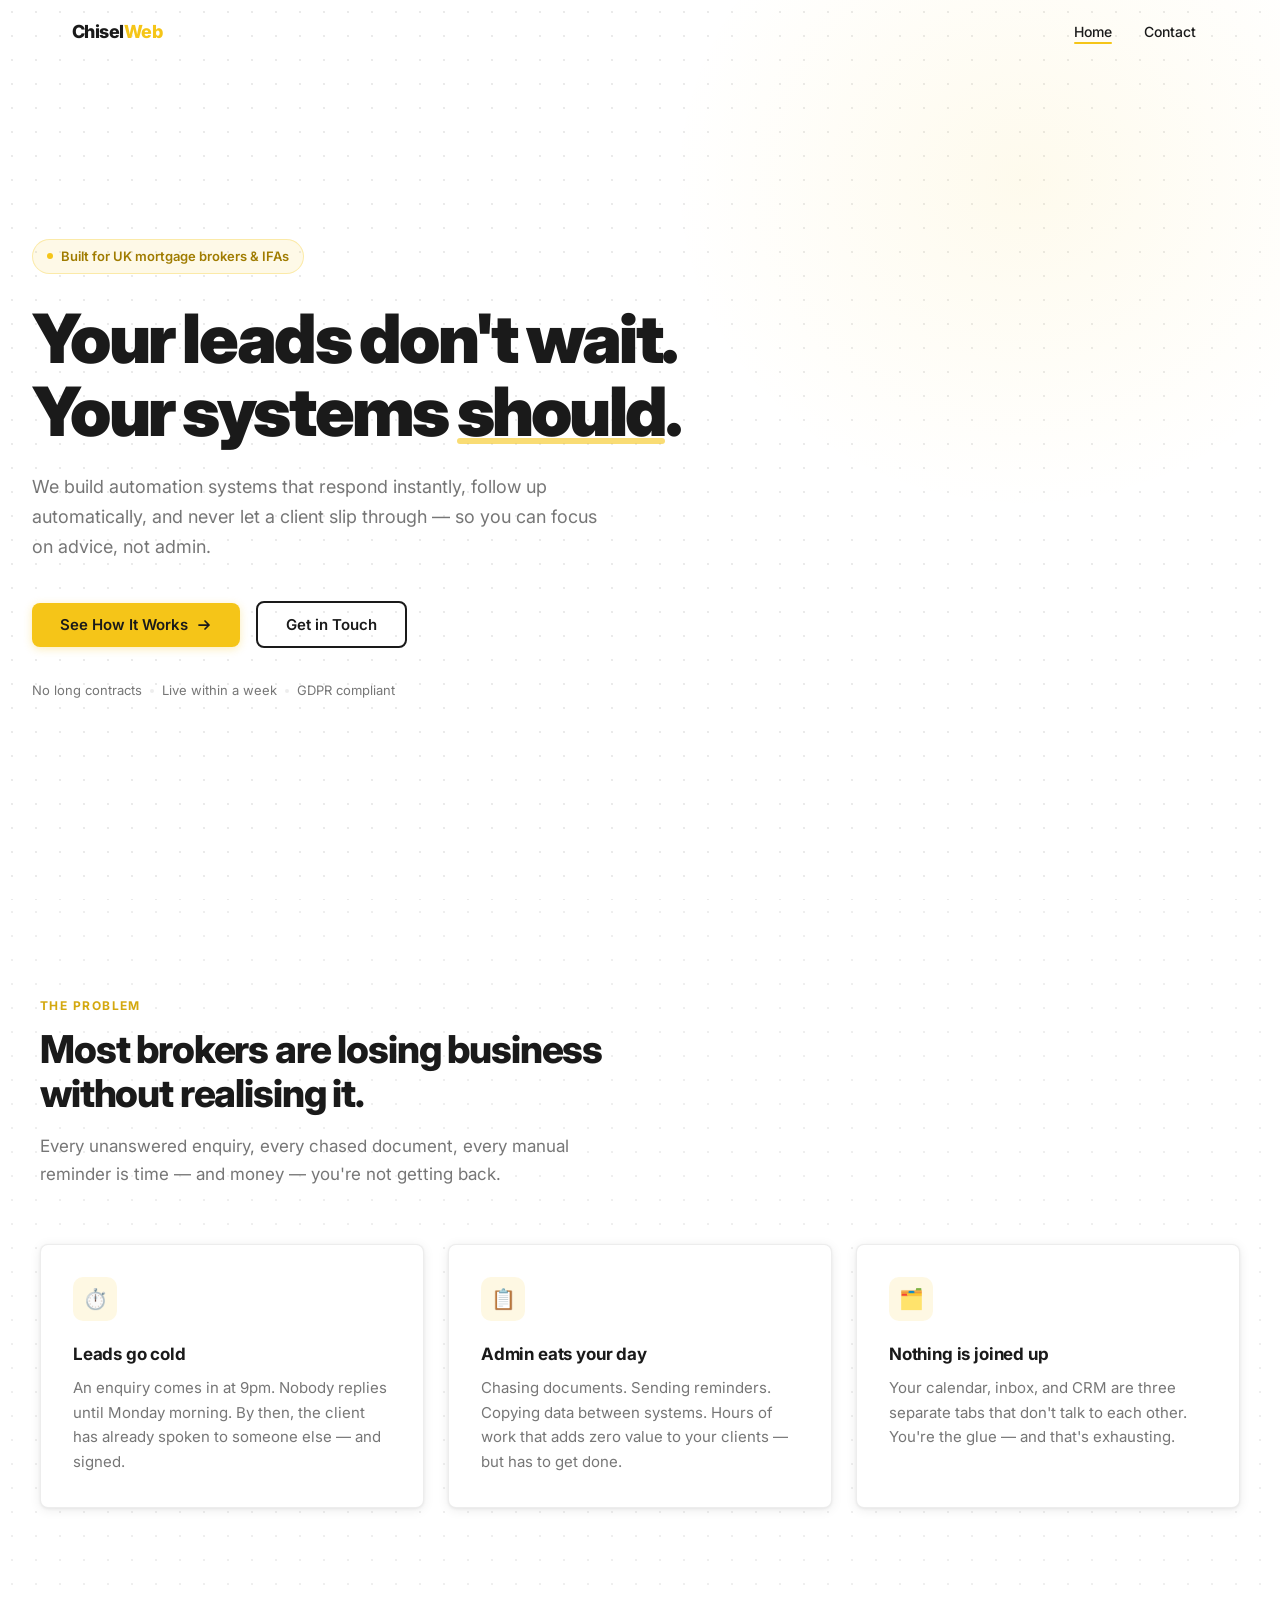
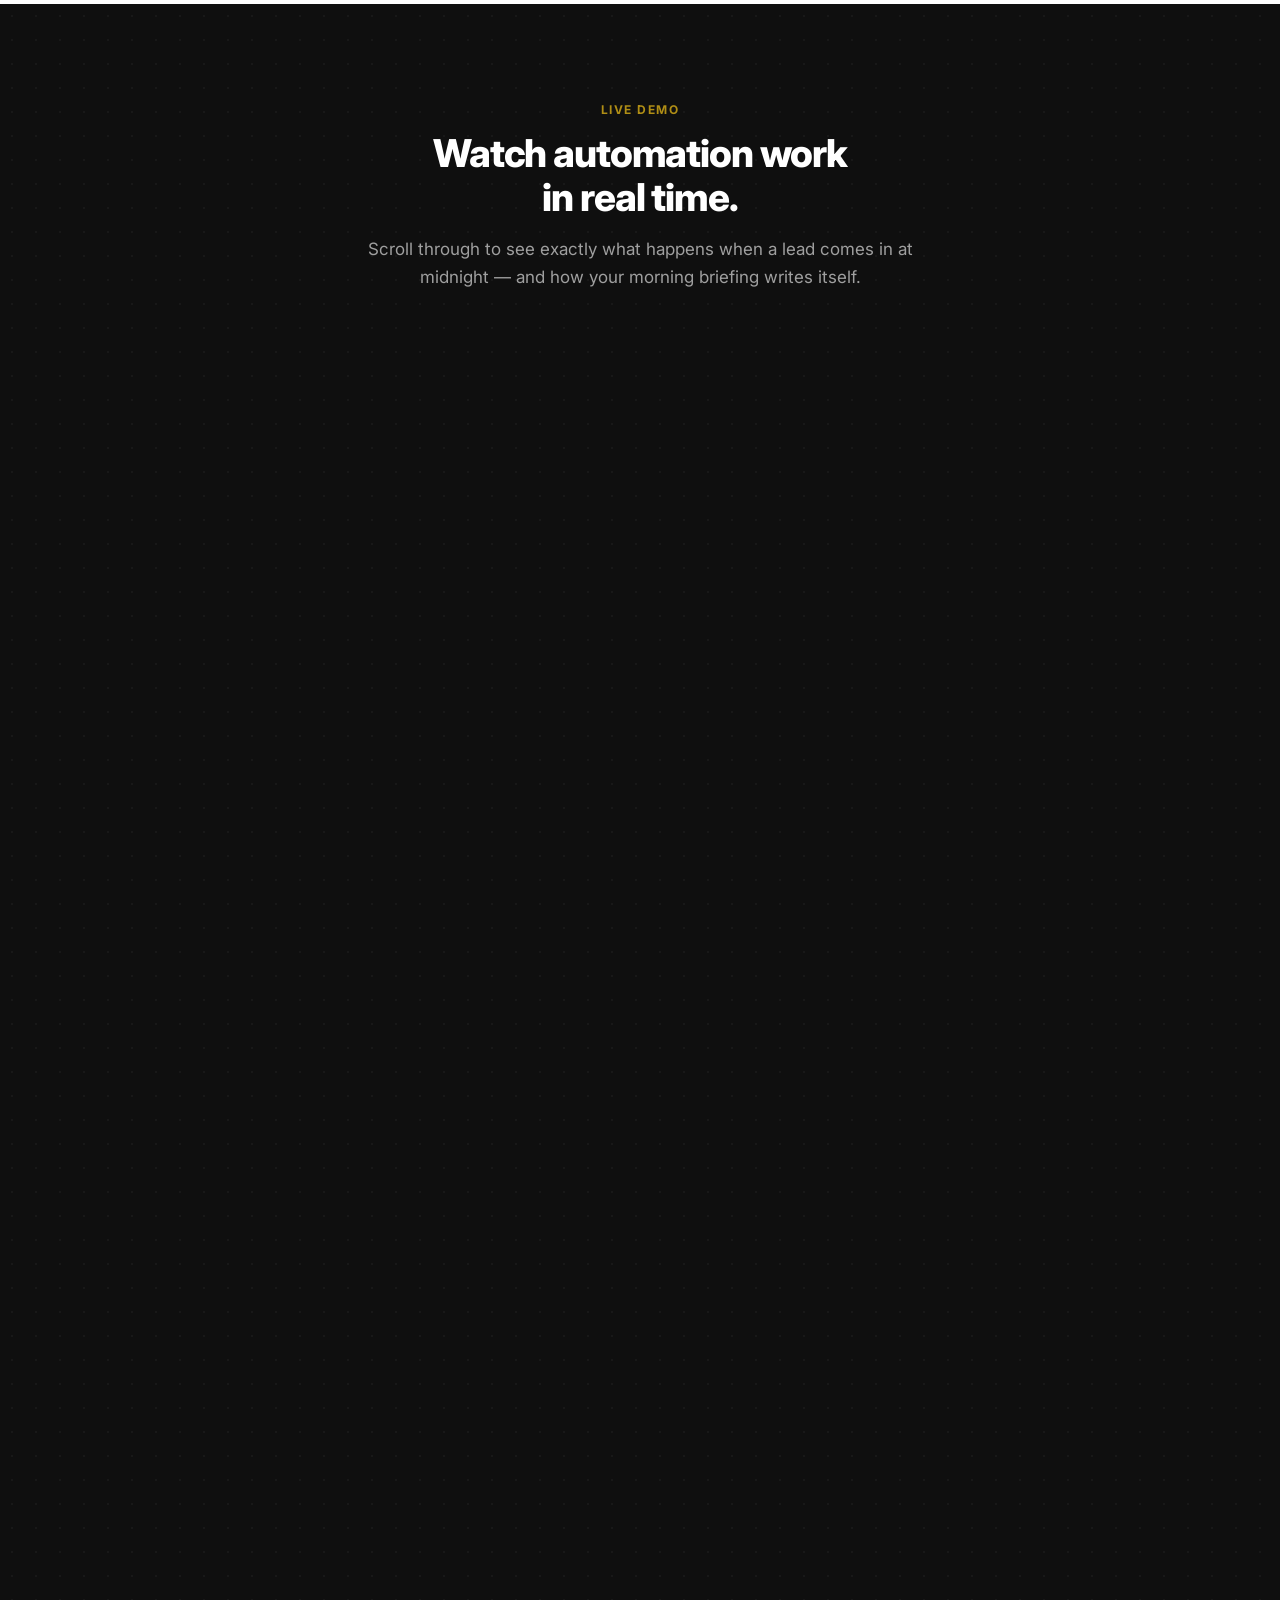
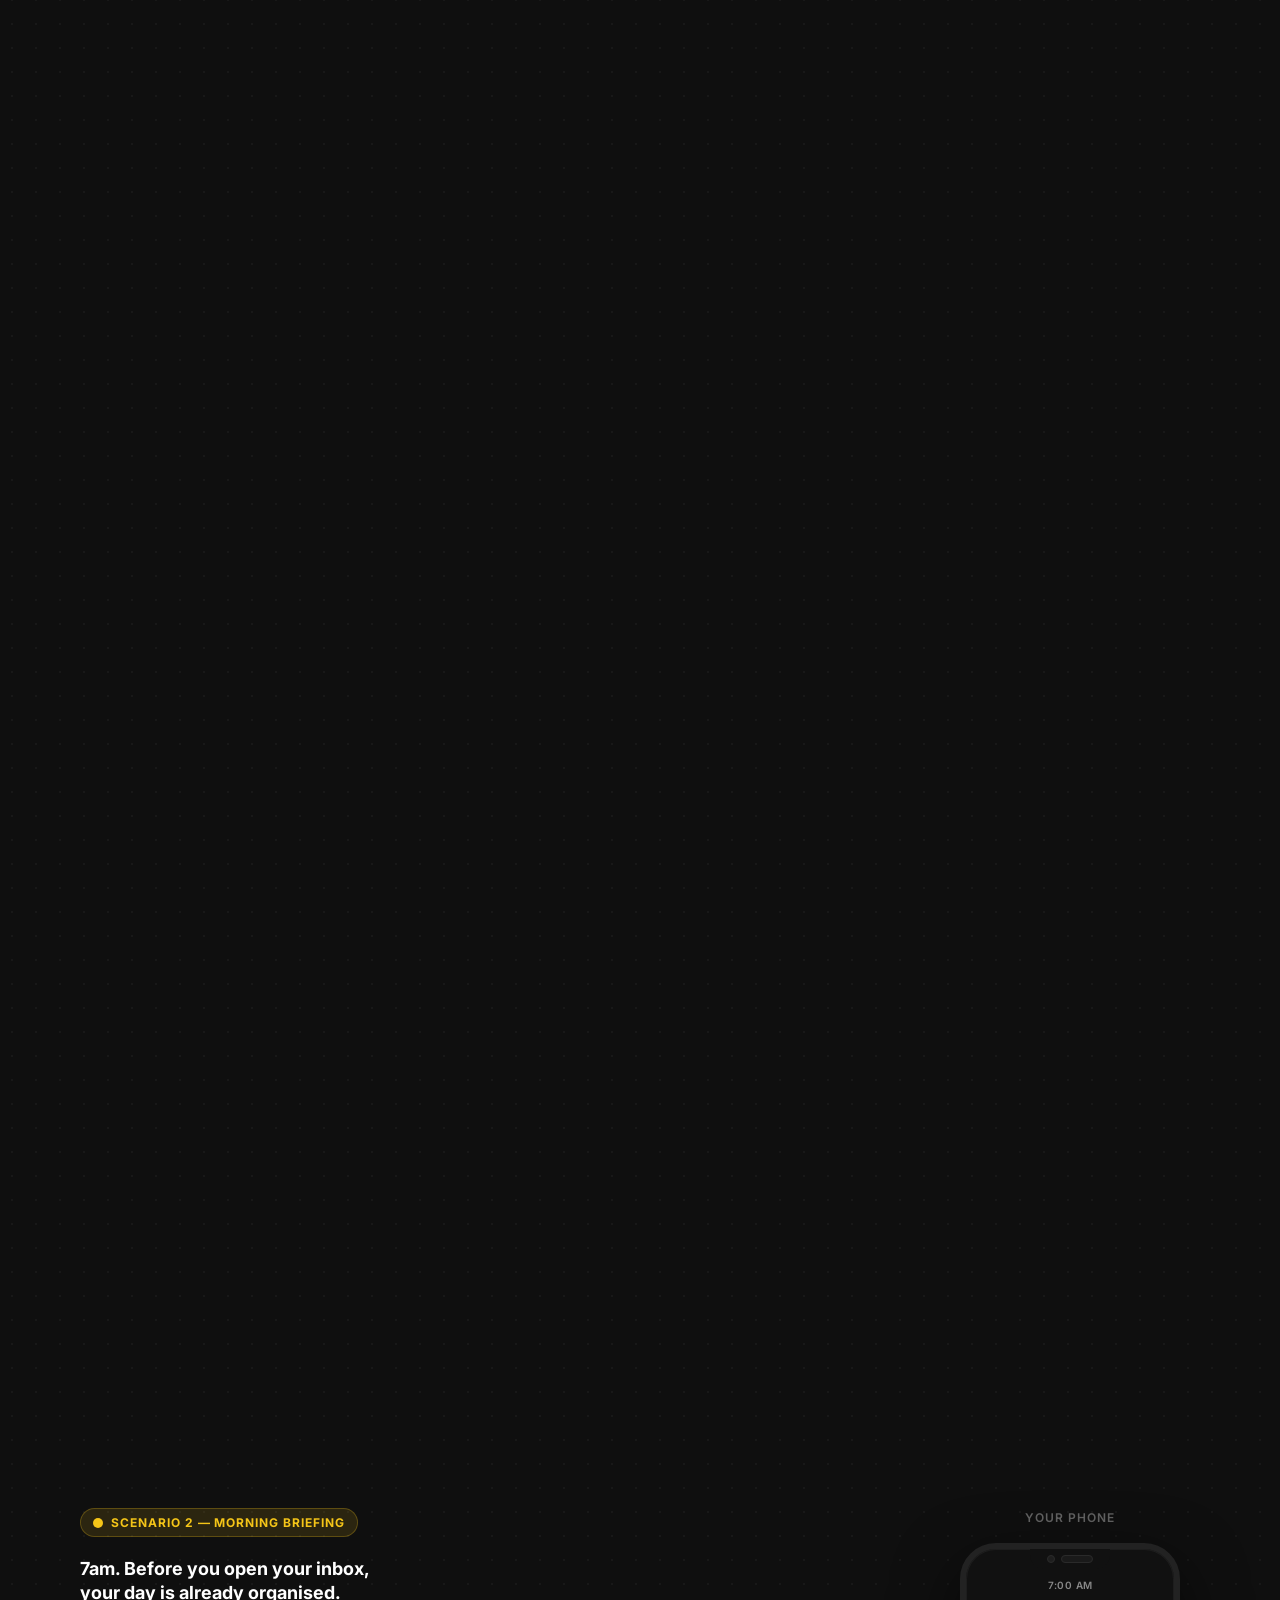
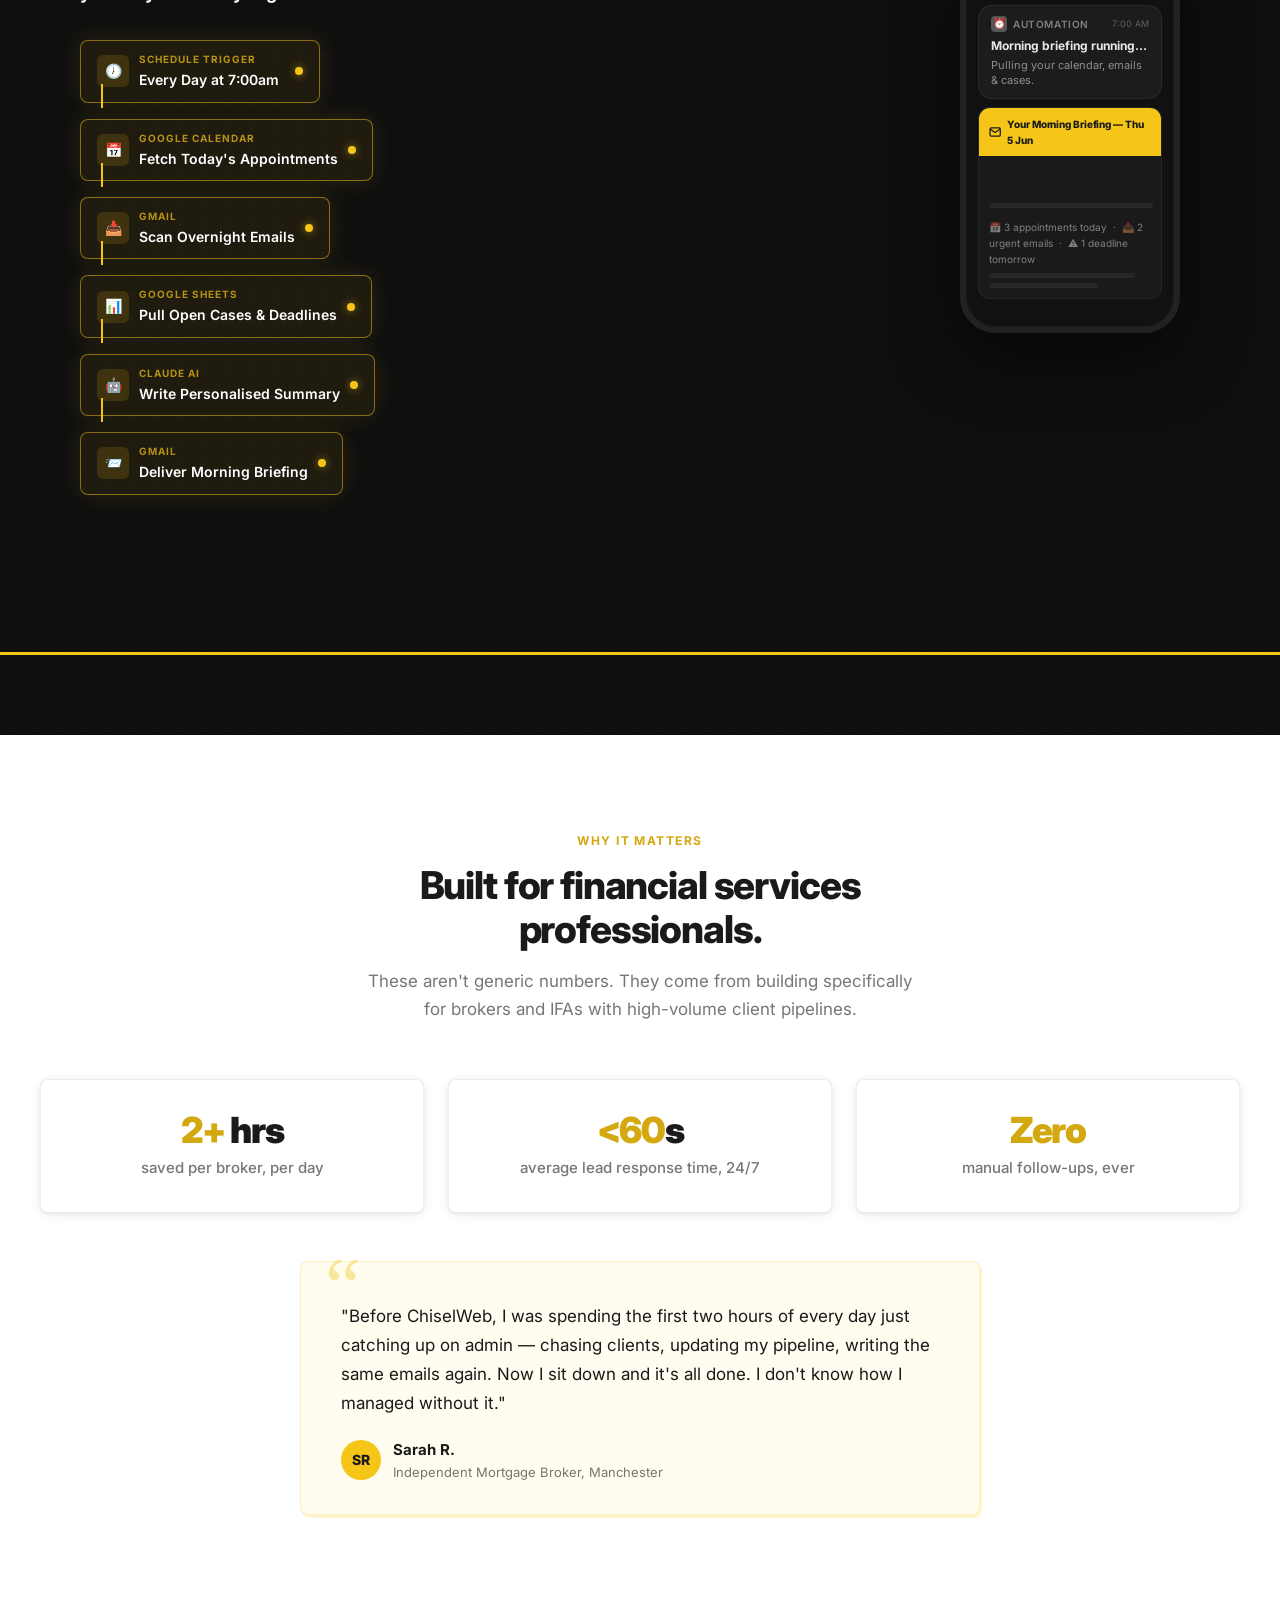
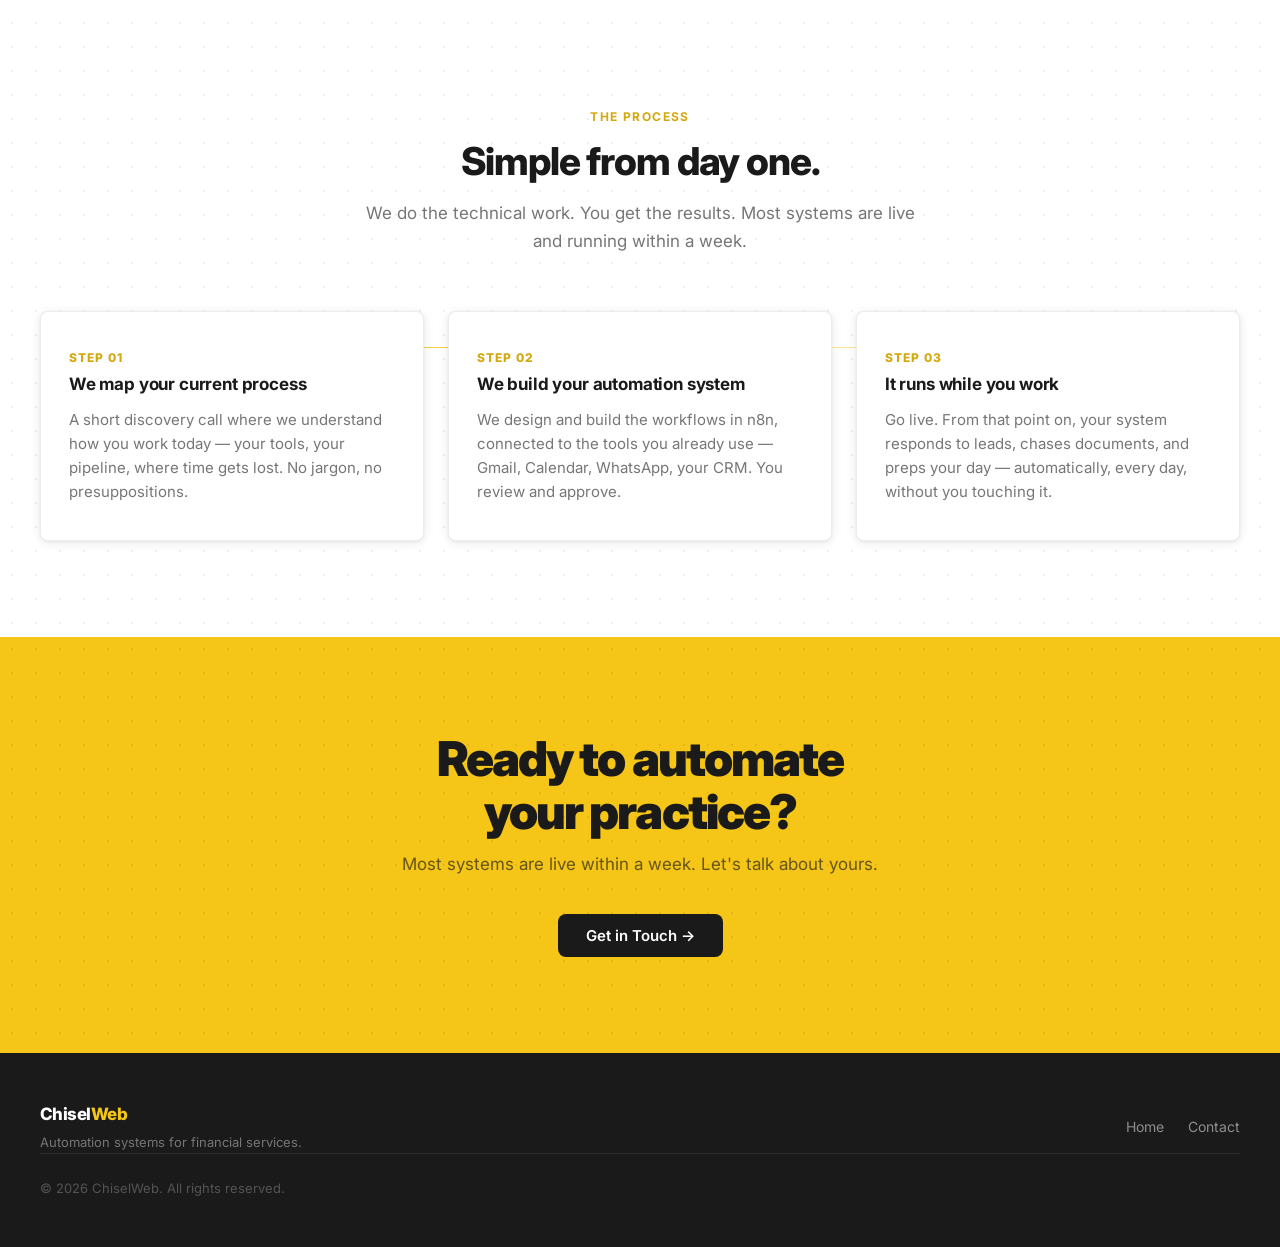
==== index.html @ 39a54010 "Add site files" ====
<!DOCTYPE html>
<html lang="en">
<head>
  <meta charset="UTF-8" />
  <meta name="viewport" content="width=device-width, initial-scale=1.0" />
  <title>ChiselWeb — Automation Systems for Financial Services</title>
  <meta name="description" content="We build automation systems that respond instantly, follow up automatically, and never let a client slip through. Built for mortgage brokers and IFAs in the UK." />
  <link rel="preconnect" href="https://fonts.googleapis.com" />
  <link rel="preconnect" href="https://fonts.gstatic.com" crossorigin />
  <link href="https://fonts.googleapis.com/css2?family=Inter:wght@300;400;500;600;700;800;900&display=swap" rel="stylesheet" />
  <link rel="stylesheet" href="styles.css" />
</head>
<body>

<!-- ── Navigation ─────────────────────────────────────────────── -->
<nav class="nav" id="nav">
  <div class="nav-inner">
    <a href="index.html" class="nav-logo">Chisel<span>Web</span></a>
    <ul class="nav-links">
      <li><a href="index.html" class="active">Home</a></li>
      <li><a href="contact.html">Contact</a></li>
    </ul>
  </div>
</nav>

<!-- ── Hero ───────────────────────────────────────────────────── -->
<section class="hero" id="hero">
  <div class="hero-bg dot-grid"></div>
  <div class="hero-bg-glow"></div>
  <div class="hero-content">
    <div class="hero-tag">
      <span class="hero-tag-dot"></span>
      Built for UK mortgage brokers &amp; IFAs
    </div>
    <h1 class="hero-headline">
      Your leads don't wait.<br>
      Your systems <em>should</em>.
    </h1>
    <p class="hero-sub">
      We build automation systems that respond instantly, follow up automatically, and never let a client slip through — so you can focus on advice, not admin.
    </p>
    <div class="hero-actions">
      <a href="#demo" class="btn btn-yellow">
        See How It Works
        <svg width="16" height="16" viewBox="0 0 16 16" fill="none"><path d="M3 8h10M9 4l4 4-4 4" stroke="currentColor" stroke-width="1.75" stroke-linecap="round" stroke-linejoin="round"/></svg>
      </a>
      <a href="contact.html" class="btn btn-outline">Get in Touch</a>
    </div>
    <div style="margin-top:32px;" class="hero-trust">
      <span>No long contracts</span>
      <span class="hero-trust-dot"></span>
      <span>Live within a week</span>
      <span class="hero-trust-dot"></span>
      <span>GDPR compliant</span>
    </div>
  </div>
</section>

<!-- ── Problem Section ────────────────────────────────────────── -->
<section class="section dot-grid-light" id="problem">
  <div class="container">
    <div class="fade-up">
      <p class="section-label">The problem</p>
      <h2 class="section-title">Most brokers are losing business<br>without realising it.</h2>
      <p class="section-sub">Every unanswered enquiry, every chased document, every manual reminder is time — and money — you're not getting back.</p>
    </div>
    <div class="problem-grid">
      <div class="card fade-up">
        <div class="card-icon">⏱️</div>
        <h3 class="card-title">Leads go cold</h3>
        <p class="card-body">An enquiry comes in at 9pm. Nobody replies until Monday morning. By then, the client has already spoken to someone else — and signed.</p>
      </div>
      <div class="card fade-up" style="transition-delay:0.1s;">
        <div class="card-icon">📋</div>
        <h3 class="card-title">Admin eats your day</h3>
        <p class="card-body">Chasing documents. Sending reminders. Copying data between systems. Hours of work that adds zero value to your clients — but has to get done.</p>
      </div>
      <div class="card fade-up" style="transition-delay:0.2s;">
        <div class="card-icon">🗂️</div>
        <h3 class="card-title">Nothing is joined up</h3>
        <p class="card-body">Your calendar, inbox, and CRM are three separate tabs that don't talk to each other. You're the glue — and that's exhausting.</p>
      </div>
    </div>
  </div>
</section>

<!-- ── Demo Section ────────────────────────────────────────────── -->
<section class="demo-section" id="demo">
  <div class="demo-section-bg"></div>

  <div class="demo-header">
    <div class="container">
      <p class="section-label" style="color:rgba(245,197,24,0.7);">Live demo</p>
      <h2 class="section-title-white">Watch automation work<br>in real time.</h2>
      <p class="section-sub-white" style="margin:0 auto;">Scroll through to see exactly what happens when a lead comes in at midnight — and how your morning briefing writes itself.</p>
    </div>
  </div>

  <!-- Sticky scroll zone -->
  <div class="demo-sticky-outer" id="demoStickyOuter">
    <div class="demo-scroll-driver" id="demoScrollDriver"></div>
    <div class="demo-sticky-scene" id="demostickyscene">
      <div class="demo-progress" id="demoProgress" style="width:0%"></div>

      <!-- ── Scenario 1: Lead Follow-Up ── -->
      <div class="demo-scenario active" id="scenario1" style="width:100%;padding:0 40px;max-width:1200px;margin:0 auto;gap:48px;align-items:flex-start;">
        <div class="workflow-panel">
          <div class="workflow-scenario-label">
            <svg width="10" height="10" viewBox="0 0 10 10"><circle cx="5" cy="5" r="5" fill="#F5C518"/></svg>
            Scenario 1 — Lead Follow-Up
          </div>
          <h3 class="workflow-title">A lead enquires at 11pm.<br>Here's what happens automatically.</h3>
          <div class="workflow-nodes" id="s1nodes">

            <div class="workflow-node" data-node="0">
              <div class="node-box">
                <div class="node-icon">🔗</div>
                <div class="node-info">
                  <div class="node-type">Webhook</div>
                  <div class="node-label">Lead Enquires via Form</div>
                </div>
                <div class="node-status"></div>
              </div>
            </div>

            <div class="workflow-node" data-node="1">
              <div class="node-box">
                <div class="node-icon">⚖️</div>
                <div class="node-info">
                  <div class="node-type">IF Node</div>
                  <div class="node-label">New or Existing Client?</div>
                </div>
                <span class="node-branch">→ NEW</span>
                <div class="node-status"></div>
              </div>
            </div>

            <div class="workflow-node" data-node="2">
              <div class="node-box">
                <div class="node-icon">✉️</div>
                <div class="node-info">
                  <div class="node-type">Gmail</div>
                  <div class="node-label">Send Welcome Email</div>
                </div>
                <div class="node-status"></div>
              </div>
            </div>

            <div class="workflow-node" data-node="3">
              <div class="node-box">
                <div class="node-icon">💬</div>
                <div class="node-info">
                  <div class="node-type">WhatsApp / SMS</div>
                  <div class="node-label">Instant Text Acknowledgement</div>
                </div>
                <div class="node-status"></div>
              </div>
            </div>

            <div class="workflow-node" data-node="4">
              <div class="node-box">
                <div class="node-icon">⏳</div>
                <div class="node-info">
                  <div class="node-type">Wait</div>
                  <div class="node-label">Pause 24 Hours</div>
                </div>
                <div class="node-status"></div>
              </div>
            </div>

            <div class="workflow-node" data-node="5">
              <div class="node-box">
                <div class="node-icon">⚖️</div>
                <div class="node-info">
                  <div class="node-type">IF Node</div>
                  <div class="node-label">Did They Reply?</div>
                </div>
                <span class="node-branch">→ NO</span>
                <div class="node-status"></div>
              </div>
            </div>

            <div class="workflow-node" data-node="6">
              <div class="node-box">
                <div class="node-icon">📧</div>
                <div class="node-info">
                  <div class="node-type">Gmail</div>
                  <div class="node-label">Send Chase Email</div>
                </div>
                <div class="node-status"></div>
              </div>
            </div>

            <div class="workflow-node" data-node="7">
              <div class="node-box">
                <div class="node-icon">🔔</div>
                <div class="node-info">
                  <div class="node-type">Slack</div>
                  <div class="node-label">Alert Your Team</div>
                </div>
                <div class="node-status"></div>
              </div>
            </div>

            <div class="workflow-node" data-node="8">
              <div class="node-box">
                <div class="node-icon">✅</div>
                <div class="node-info">
                  <div class="node-type">CRM Update</div>
                  <div class="node-label">Mark as Qualified Lead</div>
                </div>
                <div class="node-status"></div>
              </div>
            </div>

          </div>
        </div>

        <!-- Phone mockup S1 -->
        <div class="phone-panel">
          <div style="font-size:0.75rem;font-weight:600;color:rgba(255,255,255,0.35);text-transform:uppercase;letter-spacing:0.08em;margin-bottom:16px;text-align:center;">Client's phone</div>
          <div class="phone-mockup">
            <div class="phone-notch">
              <div class="phone-notch-cam"></div>
              <div class="phone-notch-pill"></div>
            </div>
            <div class="phone-screen" id="s1phone">
              <div class="phone-time">11:08 PM</div>

              <!-- Notif 0: form submitted -->
              <div class="phone-notification" id="s1n0">
                <div class="phone-notif-header">
                  <div class="phone-notif-app-icon" style="background:#4CAF50;">🌐</div>
                  <div class="phone-notif-app-name">Safari</div>
                  <div class="phone-notif-time">now</div>
                </div>
                <div class="phone-notif-title">Form submitted</div>
                <div class="phone-notif-body">Your mortgage enquiry has been received.</div>
              </div>

              <!-- Notif 2: email arrives -->
              <div class="phone-notification" id="s1n2">
                <div class="phone-notif-header">
                  <div class="phone-notif-app-icon" style="background:#EA4335;">✉</div>
                  <div class="phone-notif-app-name">Gmail</div>
                  <div class="phone-notif-time">11:08 PM</div>
                </div>
                <div class="phone-notif-title">Thanks for getting in touch</div>
                <div class="phone-notif-body">Hi James — we've got your enquiry and will be in touch shortly...</div>
              </div>

              <!-- Notif 3: WhatsApp -->
              <div class="phone-notification" id="s1n3">
                <div class="phone-notif-header">
                  <div class="phone-notif-app-icon" style="background:#25D366;">💬</div>
                  <div class="phone-notif-app-name">WhatsApp</div>
                  <div class="phone-notif-time">11:08 PM</div>
                </div>
                <div class="phone-notif-title">ChiselWeb Brokers</div>
                <div class="phone-notif-body">Hi James 👋 Got your enquiry — we'll be in touch first thing tomorrow.</div>
              </div>

              <!-- Notif 6: chase -->
              <div class="phone-notification" id="s1n6">
                <div class="phone-notif-header">
                  <div class="phone-notif-app-icon" style="background:#EA4335;">✉</div>
                  <div class="phone-notif-app-name">Gmail</div>
                  <div class="phone-notif-time">Tomorrow</div>
                </div>
                <div class="phone-notif-title">Still thinking it over?</div>
                <div class="phone-notif-body">No pressure — just wanted to make sure you didn't miss our last message.</div>
              </div>

            </div>
          </div>
        </div>
      </div>

      <!-- ── Scenario 2: Morning Briefing ── -->
      <div class="demo-scenario" id="scenario2" style="width:100%;padding:0 40px;max-width:1200px;margin:0 auto;gap:48px;align-items:flex-start;">
        <div class="workflow-panel">
          <div class="workflow-scenario-label">
            <svg width="10" height="10" viewBox="0 0 10 10"><circle cx="5" cy="5" r="5" fill="#F5C518"/></svg>
            Scenario 2 — Morning Briefing
          </div>
          <h3 class="workflow-title">7am. Before you open your inbox,<br>your day is already organised.</h3>
          <div class="workflow-nodes" id="s2nodes">

            <div class="workflow-node" data-node="0">
              <div class="node-box">
                <div class="node-icon">🕖</div>
                <div class="node-info">
                  <div class="node-type">Schedule Trigger</div>
                  <div class="node-label">Every Day at 7:00am</div>
                </div>
                <div class="node-status"></div>
              </div>
            </div>

            <div class="workflow-node" data-node="1">
              <div class="node-box">
                <div class="node-icon">📅</div>
                <div class="node-info">
                  <div class="node-type">Google Calendar</div>
                  <div class="node-label">Fetch Today's Appointments</div>
                </div>
                <div class="node-status"></div>
              </div>
            </div>

            <div class="workflow-node" data-node="2">
              <div class="node-box">
                <div class="node-icon">📥</div>
                <div class="node-info">
                  <div class="node-type">Gmail</div>
                  <div class="node-label">Scan Overnight Emails</div>
                </div>
                <div class="node-status"></div>
              </div>
            </div>

            <div class="workflow-node" data-node="3">
              <div class="node-box">
                <div class="node-icon">📊</div>
                <div class="node-info">
                  <div class="node-type">Google Sheets</div>
                  <div class="node-label">Pull Open Cases &amp; Deadlines</div>
                </div>
                <div class="node-status"></div>
              </div>
            </div>

            <div class="workflow-node" data-node="4">
              <div class="node-box">
                <div class="node-icon">🤖</div>
                <div class="node-info">
                  <div class="node-type">Claude AI</div>
                  <div class="node-label">Write Personalised Summary</div>
                </div>
                <div class="node-status"></div>
              </div>
            </div>

            <div class="workflow-node" data-node="5">
              <div class="node-box">
                <div class="node-icon">📨</div>
                <div class="node-info">
                  <div class="node-type">Gmail</div>
                  <div class="node-label">Deliver Morning Briefing</div>
                </div>
                <div class="node-status"></div>
              </div>
            </div>

          </div>
        </div>

        <!-- Phone mockup S2 -->
        <div class="phone-panel">
          <div style="font-size:0.75rem;font-weight:600;color:rgba(255,255,255,0.35);text-transform:uppercase;letter-spacing:0.08em;margin-bottom:16px;text-align:center;">Your phone</div>
          <div class="phone-mockup">
            <div class="phone-notch">
              <div class="phone-notch-cam"></div>
              <div class="phone-notch-pill"></div>
            </div>
            <div class="phone-screen" id="s2phone">
              <div class="phone-time">7:00 AM</div>

              <!-- Notif: trigger fires -->
              <div class="phone-notification" id="s2n0">
                <div class="phone-notif-header">
                  <div class="phone-notif-app-icon" style="background:#555;">⏰</div>
                  <div class="phone-notif-app-name">Automation</div>
                  <div class="phone-notif-time">7:00 AM</div>
                </div>
                <div class="phone-notif-title">Morning briefing running…</div>
                <div class="phone-notif-body">Pulling your calendar, emails & cases.</div>
              </div>

              <!-- Email preview arrives -->
              <div class="phone-email-preview" id="s2email">
                <div class="phone-email-header">
                  <svg width="14" height="14" viewBox="0 0 24 24" fill="none" stroke="#1a1a1a" stroke-width="2.5"><path d="M4 4h16c1.1 0 2 .9 2 2v12c0 1.1-.9 2-2 2H4c-1.1 0-2-.9-2-2V6c0-1.1.9-2 2-2z"/><polyline points="22,6 12,13 2,6"/></svg>
                  <span class="phone-email-from">Your Morning Briefing — Thu 5 Jun</span>
                </div>
                <div class="phone-email-subject">☀️ Good morning. Here's your day.</div>
                <div class="phone-email-line w90"></div>
                <div style="padding:6px 10px;font-size:0.625rem;color:rgba(255,255,255,0.45);">📅 3 appointments today &nbsp;·&nbsp; 📥 2 urgent emails &nbsp;·&nbsp; ⚠️ 1 deadline tomorrow</div>
                <div class="phone-email-line w80"></div>
                <div class="phone-email-line w60" style="margin-bottom:10px;"></div>
              </div>

            </div>
          </div>
        </div>
      </div>

    </div><!-- /demo-sticky-scene -->
  </div><!-- /demo-sticky-outer -->

  <div style="height:80px;"></div>
</section>

<!-- ── Social Proof ────────────────────────────────────────────── -->
<section class="section" id="proof">
  <div class="container">
    <div class="fade-up" style="text-align:center;margin-bottom:0;">
      <p class="section-label">Why it matters</p>
      <h2 class="section-title">Built for financial services<br>professionals.</h2>
      <p class="section-sub" style="margin:0 auto;">These aren't generic numbers. They come from building specifically for brokers and IFAs with high-volume client pipelines.</p>
    </div>
    <div class="stats-grid">
      <div class="stat-card fade-up">
        <div class="stat-number"><span>2+</span> hrs</div>
        <div class="stat-label">saved per broker, per day</div>
      </div>
      <div class="stat-card fade-up" style="transition-delay:0.1s;">
        <div class="stat-number"><span>&lt;60</span>s</div>
        <div class="stat-label">average lead response time, 24/7</div>
      </div>
      <div class="stat-card fade-up" style="transition-delay:0.2s;">
        <div class="stat-number"><span>Zero</span></div>
        <div class="stat-label">manual follow-ups, ever</div>
      </div>
    </div>

    <div class="testimonial-block fade-up">
      <p class="testimonial-text">"Before ChiselWeb, I was spending the first two hours of every day just catching up on admin — chasing clients, updating my pipeline, writing the same emails again. Now I sit down and it's all done. I don't know how I managed without it."</p>
      <div class="testimonial-author">
        <div class="testimonial-avatar">SR</div>
        <div>
          <div class="testimonial-name">Sarah R.</div>
          <div class="testimonial-role">Independent Mortgage Broker, Manchester</div>
        </div>
      </div>
    </div>
  </div>
</section>

<!-- ── How It Works ────────────────────────────────────────────── -->
<section class="section dot-grid-light" id="how">
  <div class="container">
    <div class="fade-up" style="text-align:center;">
      <p class="section-label">The process</p>
      <h2 class="section-title">Simple from day one.</h2>
      <p class="section-sub" style="margin:0 auto;">We do the technical work. You get the results. Most systems are live and running within a week.</p>
    </div>
    <div class="steps-grid">
      <div class="step-card fade-up">
        <div class="step-number">STEP 01</div>
        <h3 class="step-title">We map your current process</h3>
        <p class="step-body">A short discovery call where we understand how you work today — your tools, your pipeline, where time gets lost. No jargon, no presuppositions.</p>
      </div>
      <div class="step-card fade-up" style="transition-delay:0.1s;">
        <div class="step-number">STEP 02</div>
        <h3 class="step-title">We build your automation system</h3>
        <p class="step-body">We design and build the workflows in n8n, connected to the tools you already use — Gmail, Calendar, WhatsApp, your CRM. You review and approve.</p>
      </div>
      <div class="step-card fade-up" style="transition-delay:0.2s;">
        <div class="step-number">STEP 03</div>
        <h3 class="step-title">It runs while you work</h3>
        <p class="step-body">Go live. From that point on, your system responds to leads, chases documents, and preps your day — automatically, every day, without you touching it.</p>
      </div>
    </div>
  </div>
</section>

<!-- ── CTA ─────────────────────────────────────────────────────── -->
<section class="cta-section" id="cta">
  <div class="cta-section-bg"></div>
  <div class="container" style="position:relative;z-index:1;text-align:center;">
    <h2 class="cta-title">Ready to automate<br>your practice?</h2>
    <p class="cta-sub">Most systems are live within a week. Let's talk about yours.</p>
    <a href="contact.html" class="btn btn-dark">Get in Touch →</a>
  </div>
</section>

<!-- ── Footer ─────────────────────────────────────────────────── -->
<footer class="footer">
  <div class="footer-inner">
    <div>
      <div class="footer-logo">Chisel<span>Web</span></div>
      <div class="footer-tagline">Automation systems for financial services.</div>
    </div>
    <nav class="footer-links">
      <a href="index.html">Home</a>
      <a href="contact.html">Contact</a>
    </nav>
  </div>
  <div class="footer-inner" style="padding-top:0;">
    <p class="footer-copy">© 2026 ChiselWeb. All rights reserved.</p>
  </div>
</footer>

<script src="script.js"></script>
</body>
</html>
---- styles.css ----
@import url('https://fonts.googleapis.com/css2?family=Inter:wght@300;400;500;600;700;800;900&display=swap');

/* ─── Reset & Base ─────────────────────────────────────────────── */
*, *::before, *::after { box-sizing: border-box; margin: 0; padding: 0; }

:root {
  --yellow: #F5C518;
  --yellow-dark: #d4a80f;
  --charcoal: #1a1a1a;
  --charcoal-60: rgba(26,26,26,0.6);
  --charcoal-20: rgba(26,26,26,0.08);
  --white: #ffffff;
  --dark: #0f0f0f;
  --dark-card: #181818;
  --radius: 8px;
  --shadow: 0 2px 12px rgba(0,0,0,0.08), 0 1px 3px rgba(0,0,0,0.06);
  --shadow-hover: 0 8px 32px rgba(0,0,0,0.12), 0 2px 8px rgba(0,0,0,0.08);
  --font: 'Inter', -apple-system, BlinkMacSystemFont, sans-serif;
  --nav-h: 64px;
}

html { scroll-behavior: smooth; font-size: 16px; }

body {
  font-family: var(--font);
  color: var(--charcoal);
  background: var(--white);
  line-height: 1.6;
  -webkit-font-smoothing: antialiased;
}

/* ─── Dot Grid Utility ─────────────────────────────────────────── */
.dot-grid {
  background-image: radial-gradient(circle, rgba(26,26,26,0.12) 1px, transparent 1px);
  background-size: 24px 24px;
}
.dot-grid-light {
  background-image: radial-gradient(circle, rgba(26,26,26,0.07) 1px, transparent 1px);
  background-size: 24px 24px;
}
.dot-grid-dark {
  background-image: radial-gradient(circle, rgba(255,255,255,0.07) 1px, transparent 1px);
  background-size: 24px 24px;
}

/* ─── Navigation ───────────────────────────────────────────────── */
.nav {
  position: fixed;
  top: 0; left: 0; right: 0;
  height: var(--nav-h);
  z-index: 1000;
  transition: background 0.3s, box-shadow 0.3s, backdrop-filter 0.3s;
}
.nav.scrolled {
  background: rgba(255,255,255,0.88);
  backdrop-filter: blur(16px);
  -webkit-backdrop-filter: blur(16px);
  box-shadow: 0 1px 0 rgba(0,0,0,0.08);
}
.nav-inner {
  max-width: 1200px;
  margin: 0 auto;
  padding: 0 32px;
  height: 100%;
  display: flex;
  align-items: center;
  justify-content: space-between;
}
.nav-logo {
  font-size: 1.125rem;
  font-weight: 800;
  letter-spacing: -0.03em;
  color: var(--charcoal);
  text-decoration: none;
}
.nav-logo span { color: var(--yellow); }
.nav-links { display: flex; align-items: center; gap: 8px; list-style: none; }
.nav-links a {
  font-size: 0.875rem;
  font-weight: 500;
  color: var(--charcoal);
  text-decoration: none;
  padding: 6px 12px;
  border-radius: 4px;
  position: relative;
  transition: color 0.2s;
}
.nav-links a::after {
  content: '';
  position: absolute;
  bottom: 2px; left: 12px; right: 12px;
  height: 2px;
  background: var(--yellow);
  border-radius: 2px;
  transform: scaleX(0);
  transition: transform 0.2s;
}
.nav-links a.active::after,
.nav-links a:hover::after { transform: scaleX(1); }
.nav-links a.active { color: var(--charcoal); }
.nav-links a:hover { color: var(--charcoal); }

/* ─── Buttons ──────────────────────────────────────────────────── */
.btn {
  display: inline-flex;
  align-items: center;
  gap: 8px;
  padding: 14px 28px;
  border-radius: var(--radius);
  font-family: var(--font);
  font-size: 0.9375rem;
  font-weight: 600;
  text-decoration: none;
  cursor: pointer;
  border: none;
  transition: transform 0.15s, box-shadow 0.15s, background 0.15s;
  line-height: 1;
}
.btn:hover { transform: translateY(-1px); }
.btn:active { transform: translateY(0); }
.btn-yellow {
  background: var(--yellow);
  color: var(--charcoal);
  box-shadow: 0 2px 8px rgba(245,197,24,0.3);
}
.btn-yellow:hover {
  background: var(--yellow-dark);
  box-shadow: 0 4px 16px rgba(245,197,24,0.4);
}
.btn-dark {
  background: var(--charcoal);
  color: var(--white);
}
.btn-dark:hover { background: #333; }
.btn-outline {
  background: transparent;
  color: var(--charcoal);
  border: 2px solid var(--charcoal);
}
.btn-outline:hover { background: var(--charcoal); color: var(--white); }

/* ─── Section layout ───────────────────────────────────────────── */
.section { padding: 96px 32px; }
.section-sm { padding: 64px 32px; }
.container { max-width: 1200px; margin: 0 auto; }
.container-sm { max-width: 860px; margin: 0 auto; }

.section-label {
  font-size: 0.75rem;
  font-weight: 700;
  letter-spacing: 0.12em;
  text-transform: uppercase;
  color: var(--yellow-dark);
  margin-bottom: 12px;
}
.section-title {
  font-size: clamp(1.75rem, 3vw, 2.5rem);
  font-weight: 800;
  letter-spacing: -0.03em;
  line-height: 1.15;
  color: var(--charcoal);
  margin-bottom: 16px;
}
.section-title-white {
  font-size: clamp(1.75rem, 3vw, 2.5rem);
  font-weight: 800;
  letter-spacing: -0.03em;
  line-height: 1.15;
  color: var(--white);
  margin-bottom: 16px;
}
.section-sub {
  font-size: 1.0625rem;
  color: var(--charcoal-60);
  max-width: 560px;
  line-height: 1.65;
}
.section-sub-white {
  font-size: 1.0625rem;
  color: rgba(255,255,255,0.6);
  max-width: 560px;
  line-height: 1.65;
}

/* ─── Cards ────────────────────────────────────────────────────── */
.card {
  background: var(--white);
  border: 1px solid var(--charcoal-20);
  border-radius: var(--radius);
  padding: 32px;
  box-shadow: var(--shadow);
  transition: transform 0.2s, box-shadow 0.2s;
}
.card:hover { transform: translateY(-2px); box-shadow: var(--shadow-hover); }

.card-icon {
  width: 44px; height: 44px;
  background: rgba(245,197,24,0.12);
  border-radius: 10px;
  display: flex; align-items: center; justify-content: center;
  margin-bottom: 20px;
  font-size: 1.25rem;
}
.card-title {
  font-size: 1.0625rem;
  font-weight: 700;
  letter-spacing: -0.01em;
  margin-bottom: 8px;
}
.card-body {
  font-size: 0.9375rem;
  color: var(--charcoal-60);
  line-height: 1.65;
}

/* ─── HERO ─────────────────────────────────────────────────────── */
.hero {
  min-height: 100vh;
  display: flex;
  align-items: center;
  position: relative;
  overflow: hidden;
  padding: 120px 32px 80px;
  background: var(--white);
}
.hero-bg {
  position: absolute;
  inset: 0;
  background-image: radial-gradient(circle, rgba(26,26,26,0.09) 1px, transparent 1px);
  background-size: 24px 24px;
  pointer-events: none;
}
.hero-bg-glow {
  position: absolute;
  top: -20%;
  right: -10%;
  width: 60%;
  height: 80%;
  background: radial-gradient(ellipse, rgba(245,197,24,0.08) 0%, transparent 65%);
  pointer-events: none;
}
.hero-content {
  max-width: 780px;
  position: relative;
  z-index: 1;
}
.hero-tag {
  display: inline-flex;
  align-items: center;
  gap: 8px;
  background: rgba(245,197,24,0.1);
  border: 1px solid rgba(245,197,24,0.3);
  border-radius: 100px;
  padding: 6px 14px;
  font-size: 0.8125rem;
  font-weight: 600;
  color: #a07c00;
  margin-bottom: 28px;
}
.hero-tag-dot {
  width: 6px; height: 6px;
  background: var(--yellow);
  border-radius: 50%;
  animation: pulse 2s infinite;
}
@keyframes pulse {
  0%, 100% { opacity: 1; transform: scale(1); }
  50% { opacity: 0.5; transform: scale(0.8); }
}
.hero-headline {
  font-size: clamp(2.5rem, 5.5vw, 4.25rem);
  font-weight: 900;
  letter-spacing: -0.04em;
  line-height: 1.08;
  color: var(--charcoal);
  margin-bottom: 24px;
}
.hero-headline em {
  font-style: normal;
  position: relative;
  display: inline-block;
}
.hero-headline em::after {
  content: '';
  position: absolute;
  bottom: 4px; left: 0; right: 0;
  height: 6px;
  background: var(--yellow);
  border-radius: 3px;
  z-index: -1;
  opacity: 0.6;
}
.hero-sub {
  font-size: 1.125rem;
  color: var(--charcoal-60);
  line-height: 1.65;
  max-width: 580px;
  margin-bottom: 40px;
}
.hero-actions { display: flex; align-items: center; gap: 16px; flex-wrap: wrap; }
.hero-trust {
  display: flex;
  align-items: center;
  gap: 8px;
  font-size: 0.8125rem;
  color: var(--charcoal-60);
}
.hero-trust-dot { width: 4px; height: 4px; background: var(--charcoal-20); border-radius: 50%; }

/* ─── Problem Section ──────────────────────────────────────────── */
.problem-grid {
  display: grid;
  grid-template-columns: repeat(3, 1fr);
  gap: 24px;
  margin-top: 56px;
}
@media (max-width: 900px) { .problem-grid { grid-template-columns: 1fr; } }

/* ─── DEMO SECTION ─────────────────────────────────────────────── */
.demo-section {
  background: var(--dark);
  position: relative;
  overflow: hidden;
}
.demo-section-bg {
  position: absolute;
  inset: 0;
  background-image: radial-gradient(circle, rgba(255,255,255,0.04) 1px, transparent 1px);
  background-size: 24px 24px;
  pointer-events: none;
}
.demo-header {
  padding: 96px 32px 64px;
  position: relative;
  z-index: 1;
}
.demo-header .container { text-align: center; }

/* Sticky scroll container */
.demo-sticky-outer {
  position: relative;
}
.demo-sticky-scene {
  position: sticky;
  top: 0;
  height: 100vh;
  display: flex;
  align-items: center;
  overflow: hidden;
  z-index: 2;
}
.demo-scroll-driver {
  /* height set by JS based on number of steps */
}

.demo-canvas {
  width: 100%;
  display: flex;
  align-items: flex-start;
  gap: 48px;
  padding: 0 40px;
  max-width: 1200px;
  margin: 0 auto;
}

/* Workflow panel */
.workflow-panel {
  flex: 1;
  min-width: 0;
}
.workflow-scenario-label {
  display: inline-flex;
  align-items: center;
  gap: 8px;
  background: rgba(245,197,24,0.12);
  border: 1px solid rgba(245,197,24,0.25);
  border-radius: 100px;
  padding: 4px 12px;
  font-size: 0.75rem;
  font-weight: 700;
  letter-spacing: 0.08em;
  text-transform: uppercase;
  color: var(--yellow);
  margin-bottom: 20px;
}
.workflow-title {
  font-size: 1.125rem;
  font-weight: 700;
  color: var(--white);
  margin-bottom: 28px;
  line-height: 1.3;
}

/* n8n-style nodes */
.workflow-nodes {
  display: flex;
  flex-direction: column;
  gap: 0;
  position: relative;
}

.workflow-node {
  display: flex;
  align-items: center;
  gap: 12px;
  position: relative;
}

.workflow-node:not(:last-child)::after {
  content: '';
  position: absolute;
  left: 21px;
  top: 52px;
  width: 2px;
  height: 24px;
  background: rgba(255,255,255,0.1);
  transition: background 0.4s;
  z-index: 0;
}
.workflow-node.lit:not(:last-child)::after {
  background: var(--yellow);
}

.node-box {
  display: flex;
  align-items: center;
  gap: 10px;
  background: #1f1f1f;
  border: 1.5px solid rgba(255,255,255,0.08);
  border-radius: var(--radius);
  padding: 10px 16px;
  min-width: 240px;
  cursor: default;
  transition: border-color 0.35s, background 0.35s, box-shadow 0.35s;
  position: relative;
  z-index: 1;
  margin: 8px 0;
}
.node-box .node-icon {
  width: 32px; height: 32px;
  border-radius: 6px;
  display: flex; align-items: center; justify-content: center;
  font-size: 0.875rem;
  background: rgba(255,255,255,0.07);
  transition: background 0.35s;
  flex-shrink: 0;
}
.node-box .node-info { flex: 1; min-width: 0; }
.node-box .node-type {
  font-size: 0.625rem;
  font-weight: 700;
  letter-spacing: 0.1em;
  text-transform: uppercase;
  color: rgba(255,255,255,0.3);
  margin-bottom: 2px;
  transition: color 0.35s;
}
.node-box .node-label {
  font-size: 0.875rem;
  font-weight: 600;
  color: rgba(255,255,255,0.6);
  transition: color 0.35s;
  white-space: nowrap;
  overflow: hidden;
  text-overflow: ellipsis;
}
.node-box .node-status {
  width: 8px; height: 8px;
  border-radius: 50%;
  background: rgba(255,255,255,0.12);
  transition: background 0.35s, box-shadow 0.35s;
  flex-shrink: 0;
}

/* Lit state */
.workflow-node.lit .node-box {
  border-color: rgba(245,197,24,0.5);
  background: rgba(245,197,24,0.07);
  box-shadow: 0 0 24px rgba(245,197,24,0.12);
}
.workflow-node.lit .node-icon { background: rgba(245,197,24,0.15); }
.workflow-node.lit .node-type { color: rgba(245,197,24,0.7); }
.workflow-node.lit .node-label { color: var(--white); }
.workflow-node.lit .node-status {
  background: var(--yellow);
  box-shadow: 0 0 8px rgba(245,197,24,0.6);
}

/* IF branch badge */
.node-branch {
  font-size: 0.6875rem;
  font-weight: 700;
  letter-spacing: 0.05em;
  padding: 2px 7px;
  border-radius: 4px;
  background: rgba(255,255,255,0.07);
  color: rgba(255,255,255,0.4);
  transition: background 0.35s, color 0.35s;
  flex-shrink: 0;
}
.workflow-node.lit .node-branch {
  background: rgba(245,197,24,0.15);
  color: var(--yellow);
}

/* Phone mockup */
.phone-panel {
  width: 260px;
  flex-shrink: 0;
  display: flex;
  flex-direction: column;
  align-items: center;
}
.phone-mockup {
  width: 220px;
  background: #111;
  border-radius: 36px;
  border: 6px solid #222;
  box-shadow: 0 24px 64px rgba(0,0,0,0.6), inset 0 0 0 1px rgba(255,255,255,0.05);
  overflow: hidden;
  position: relative;
  min-height: 380px;
}
.phone-notch {
  width: 80px; height: 20px;
  background: #111;
  border-radius: 0 0 14px 14px;
  margin: 0 auto;
  position: relative;
  z-index: 2;
  display: flex;
  align-items: center;
  justify-content: center;
  gap: 6px;
}
.phone-notch-cam {
  width: 8px; height: 8px;
  background: #1e1e1e;
  border-radius: 50%;
  border: 1.5px solid #2a2a2a;
}
.phone-notch-pill {
  width: 32px; height: 8px;
  background: #1a1a1a;
  border-radius: 8px;
  border: 1.5px solid #2a2a2a;
}
.phone-screen {
  padding: 0 12px 20px;
  min-height: 340px;
  position: relative;
}
.phone-time {
  font-size: 0.625rem;
  font-weight: 600;
  color: rgba(255,255,255,0.5);
  text-align: center;
  padding: 8px 0 12px;
  letter-spacing: 0.04em;
}
.phone-notification {
  background: rgba(30,30,30,0.95);
  border-radius: 14px;
  padding: 10px 12px;
  margin-bottom: 8px;
  transform: translateY(10px);
  opacity: 0;
  transition: opacity 0.4s ease, transform 0.4s ease;
  border: 1px solid rgba(255,255,255,0.06);
}
.phone-notification.visible {
  opacity: 1;
  transform: translateY(0);
}
.phone-notif-header {
  display: flex;
  align-items: center;
  gap: 6px;
  margin-bottom: 4px;
}
.phone-notif-app-icon {
  width: 16px; height: 16px;
  border-radius: 4px;
  font-size: 0.65rem;
  display: flex; align-items: center; justify-content: center;
}
.phone-notif-app-name {
  font-size: 0.625rem;
  font-weight: 600;
  color: rgba(255,255,255,0.45);
  text-transform: uppercase;
  letter-spacing: 0.06em;
}
.phone-notif-time {
  font-size: 0.5625rem;
  color: rgba(255,255,255,0.3);
  margin-left: auto;
}
.phone-notif-title {
  font-size: 0.75rem;
  font-weight: 700;
  color: rgba(255,255,255,0.9);
  margin-bottom: 2px;
}
.phone-notif-body {
  font-size: 0.6875rem;
  color: rgba(255,255,255,0.5);
  line-height: 1.4;
}

/* Email preview in phone */
.phone-email-preview {
  background: #1a1a1a;
  border-radius: 12px;
  overflow: hidden;
  margin-bottom: 8px;
  border: 1px solid rgba(255,255,255,0.05);
  transform: translateY(10px);
  opacity: 0;
  transition: opacity 0.4s ease, transform 0.4s ease;
}
.phone-email-preview.visible { opacity: 1; transform: translateY(0); }
.phone-email-header {
  background: var(--yellow);
  padding: 8px 10px;
  display: flex;
  align-items: center;
  gap: 6px;
}
.phone-email-from {
  font-size: 0.625rem;
  font-weight: 800;
  color: var(--charcoal);
  letter-spacing: -0.01em;
}
.phone-email-subject {
  font-size: 0.6875rem;
  font-weight: 600;
  color: var(--charcoal);
  padding: 7px 10px 4px;
}
.phone-email-line {
  height: 5px;
  background: rgba(255,255,255,0.06);
  border-radius: 3px;
  margin: 0 10px 5px;
}
.phone-email-line.w80 { width: 80%; }
.phone-email-line.w60 { width: 60%; }
.phone-email-line.w90 { width: 90%; }

/* Progress bar for demo */
.demo-progress {
  position: absolute;
  left: 0; bottom: 0;
  height: 3px;
  background: var(--yellow);
  transition: width 0.1s linear;
  z-index: 10;
}

/* Scenario transition */
.demo-scenario { display: none; }
.demo-scenario.active { display: flex; width: 100%; gap: 48px; align-items: flex-start; }

/* ─── Social Proof ─────────────────────────────────────────────── */
.stats-grid {
  display: grid;
  grid-template-columns: repeat(3, 1fr);
  gap: 24px;
  margin: 56px 0 48px;
}
@media (max-width: 760px) { .stats-grid { grid-template-columns: 1fr; } }

.stat-card {
  background: var(--white);
  border: 1px solid var(--charcoal-20);
  border-radius: var(--radius);
  padding: 32px;
  box-shadow: var(--shadow);
  text-align: center;
}
.stat-number {
  font-size: clamp(1.75rem, 3vw, 2.25rem);
  font-weight: 900;
  letter-spacing: -0.04em;
  color: var(--charcoal);
  line-height: 1;
  margin-bottom: 8px;
}
.stat-number span { color: var(--yellow-dark); }
.stat-label {
  font-size: 0.9375rem;
  color: var(--charcoal-60);
  font-weight: 500;
}

.testimonial-block {
  background: #fffdf0;
  border: 1.5px solid rgba(245,197,24,0.25);
  border-radius: var(--radius);
  padding: 32px 40px;
  max-width: 680px;
  margin: 0 auto;
  position: relative;
  box-shadow: 2px 3px 0 rgba(245,197,24,0.2);
}
.testimonial-block::before {
  content: '\201C';
  font-size: 5rem;
  font-family: Georgia, serif;
  color: var(--yellow);
  opacity: 0.4;
  position: absolute;
  top: -16px; left: 24px;
  line-height: 1;
}
.testimonial-text {
  font-size: 1.0625rem;
  line-height: 1.7;
  color: var(--charcoal);
  margin-bottom: 20px;
  padding-top: 8px;
}
.testimonial-author {
  display: flex;
  align-items: center;
  gap: 12px;
}
.testimonial-avatar {
  width: 40px; height: 40px;
  background: var(--yellow);
  border-radius: 50%;
  display: flex; align-items: center; justify-content: center;
  font-weight: 800;
  font-size: 0.875rem;
  color: var(--charcoal);
}
.testimonial-name { font-weight: 700; font-size: 0.9375rem; }
.testimonial-role { font-size: 0.8125rem; color: var(--charcoal-60); }

/* ─── How it Works ─────────────────────────────────────────────── */
.steps-grid {
  display: grid;
  grid-template-columns: repeat(3, 1fr);
  gap: 24px;
  margin-top: 56px;
  position: relative;
}
.steps-grid::before {
  content: '';
  position: absolute;
  top: 36px; left: calc(16.67% + 12px); right: calc(16.67% + 12px);
  height: 1.5px;
  background: linear-gradient(to right, var(--yellow), rgba(245,197,24,0.3));
  z-index: 0;
}
@media (max-width: 760px) {
  .steps-grid { grid-template-columns: 1fr; }
  .steps-grid::before { display: none; }
}
.step-card {
  background: var(--white);
  border: 1px solid var(--charcoal-20);
  border-radius: var(--radius);
  padding: 36px 28px;
  box-shadow: var(--shadow);
  position: relative;
  z-index: 1;
}
.step-number {
  font-size: 0.75rem;
  font-weight: 800;
  letter-spacing: 0.08em;
  color: var(--yellow-dark);
  margin-bottom: 4px;
}
.step-title {
  font-size: 1.0625rem;
  font-weight: 700;
  margin-bottom: 10px;
  letter-spacing: -0.01em;
}
.step-body {
  font-size: 0.9375rem;
  color: var(--charcoal-60);
  line-height: 1.6;
}

/* ─── CTA Section ──────────────────────────────────────────────── */
.cta-section {
  background: var(--yellow);
  padding: 96px 32px;
  text-align: center;
  position: relative;
  overflow: hidden;
}
.cta-section-bg {
  position: absolute; inset: 0;
  background-image: radial-gradient(circle, rgba(26,26,26,0.08) 1px, transparent 1px);
  background-size: 24px 24px;
  pointer-events: none;
}
.cta-title {
  font-size: clamp(2rem, 4vw, 3rem);
  font-weight: 900;
  letter-spacing: -0.04em;
  line-height: 1.1;
  color: var(--charcoal);
  margin-bottom: 12px;
}
.cta-sub {
  font-size: 1.0625rem;
  color: rgba(26,26,26,0.65);
  margin-bottom: 36px;
}
.cta-section .btn-dark { position: relative; z-index: 1; }

/* ─── Footer ───────────────────────────────────────────────────── */
.footer {
  background: var(--charcoal);
  padding: 48px 32px;
}
.footer-inner {
  max-width: 1200px;
  margin: 0 auto;
  display: flex;
  align-items: center;
  justify-content: space-between;
  flex-wrap: wrap;
  gap: 24px;
}
.footer-logo {
  font-size: 1.0625rem;
  font-weight: 800;
  letter-spacing: -0.03em;
  color: var(--white);
}
.footer-logo span { color: var(--yellow); }
.footer-tagline {
  font-size: 0.8125rem;
  color: rgba(255,255,255,0.4);
  margin-top: 4px;
}
.footer-links { display: flex; gap: 24px; }
.footer-links a {
  font-size: 0.875rem;
  color: rgba(255,255,255,0.5);
  text-decoration: none;
  transition: color 0.2s;
}
.footer-links a:hover { color: var(--white); }
.footer-copy {
  width: 100%;
  padding-top: 24px;
  border-top: 1px solid rgba(255,255,255,0.08);
  font-size: 0.8125rem;
  color: rgba(255,255,255,0.25);
}

/* ─── Contact page ─────────────────────────────────────────────── */
.contact-hero {
  padding: 140px 32px 80px;
  background: var(--white);
  position: relative;
}
.contact-grid {
  display: grid;
  grid-template-columns: 1fr 360px;
  gap: 64px;
  max-width: 1100px;
  margin: 0 auto;
  padding: 0 32px 96px;
}
@media (max-width: 900px) {
  .contact-grid { grid-template-columns: 1fr; gap: 48px; }
}

.form-group { margin-bottom: 20px; }
.form-label {
  display: block;
  font-size: 0.875rem;
  font-weight: 600;
  margin-bottom: 7px;
  color: var(--charcoal);
}
.form-input, .form-textarea {
  width: 100%;
  padding: 12px 16px;
  border: 1.5px solid rgba(26,26,26,0.15);
  border-radius: var(--radius);
  font-family: var(--font);
  font-size: 0.9375rem;
  color: var(--charcoal);
  background: var(--white);
  transition: border-color 0.2s, box-shadow 0.2s;
  outline: none;
  -webkit-appearance: none;
}
.form-input:focus, .form-textarea:focus {
  border-color: var(--yellow);
  box-shadow: 0 0 0 3px rgba(245,197,24,0.15);
}
.form-input::placeholder, .form-textarea::placeholder { color: rgba(26,26,26,0.3); }
.form-textarea { resize: vertical; min-height: 140px; line-height: 1.6; }
.form-optional { font-size: 0.75rem; font-weight: 400; color: var(--charcoal-60); }
.form-note {
  font-size: 0.8125rem;
  color: var(--charcoal-60);
  margin-top: 12px;
}

.contact-sidebar { padding-top: 8px; }
.sidebar-card {
  background: var(--white);
  border: 1px solid var(--charcoal-20);
  border-radius: var(--radius);
  padding: 28px;
  box-shadow: var(--shadow);
  margin-bottom: 16px;
}
.sidebar-card-title {
  font-size: 0.75rem;
  font-weight: 700;
  letter-spacing: 0.1em;
  text-transform: uppercase;
  color: var(--yellow-dark);
  margin-bottom: 12px;
}
.sidebar-contact-item {
  display: flex;
  align-items: center;
  gap: 10px;
  font-size: 0.9375rem;
  color: var(--charcoal);
  text-decoration: none;
  padding: 8px 0;
  border-bottom: 1px solid var(--charcoal-20);
  transition: color 0.2s;
}
.sidebar-contact-item:last-child { border-bottom: none; }
.sidebar-contact-item:hover { color: var(--yellow-dark); }
.sidebar-contact-icon {
  width: 32px; height: 32px;
  background: rgba(245,197,24,0.1);
  border-radius: 8px;
  display: flex; align-items: center; justify-content: center;
  font-size: 0.875rem;
  flex-shrink: 0;
}
.sidebar-note {
  background: #fffdf0;
  border: 1px solid rgba(245,197,24,0.25);
  border-radius: var(--radius);
  padding: 20px;
  font-size: 0.875rem;
  color: var(--charcoal-60);
  line-height: 1.65;
}

/* ─── Animations / utilities ───────────────────────────────────── */
.fade-up {
  opacity: 0;
  transform: translateY(24px);
  transition: opacity 0.6s ease, transform 0.6s ease;
}
.fade-up.visible { opacity: 1; transform: translateY(0); }

@media (max-width: 640px) {
  .section { padding: 72px 20px; }
  .hero { padding: 120px 20px 64px; }
  .demo-canvas { flex-direction: column; padding: 0 20px; }
  .phone-panel { display: none; }
  .demo-header { padding: 72px 20px 48px; }
}
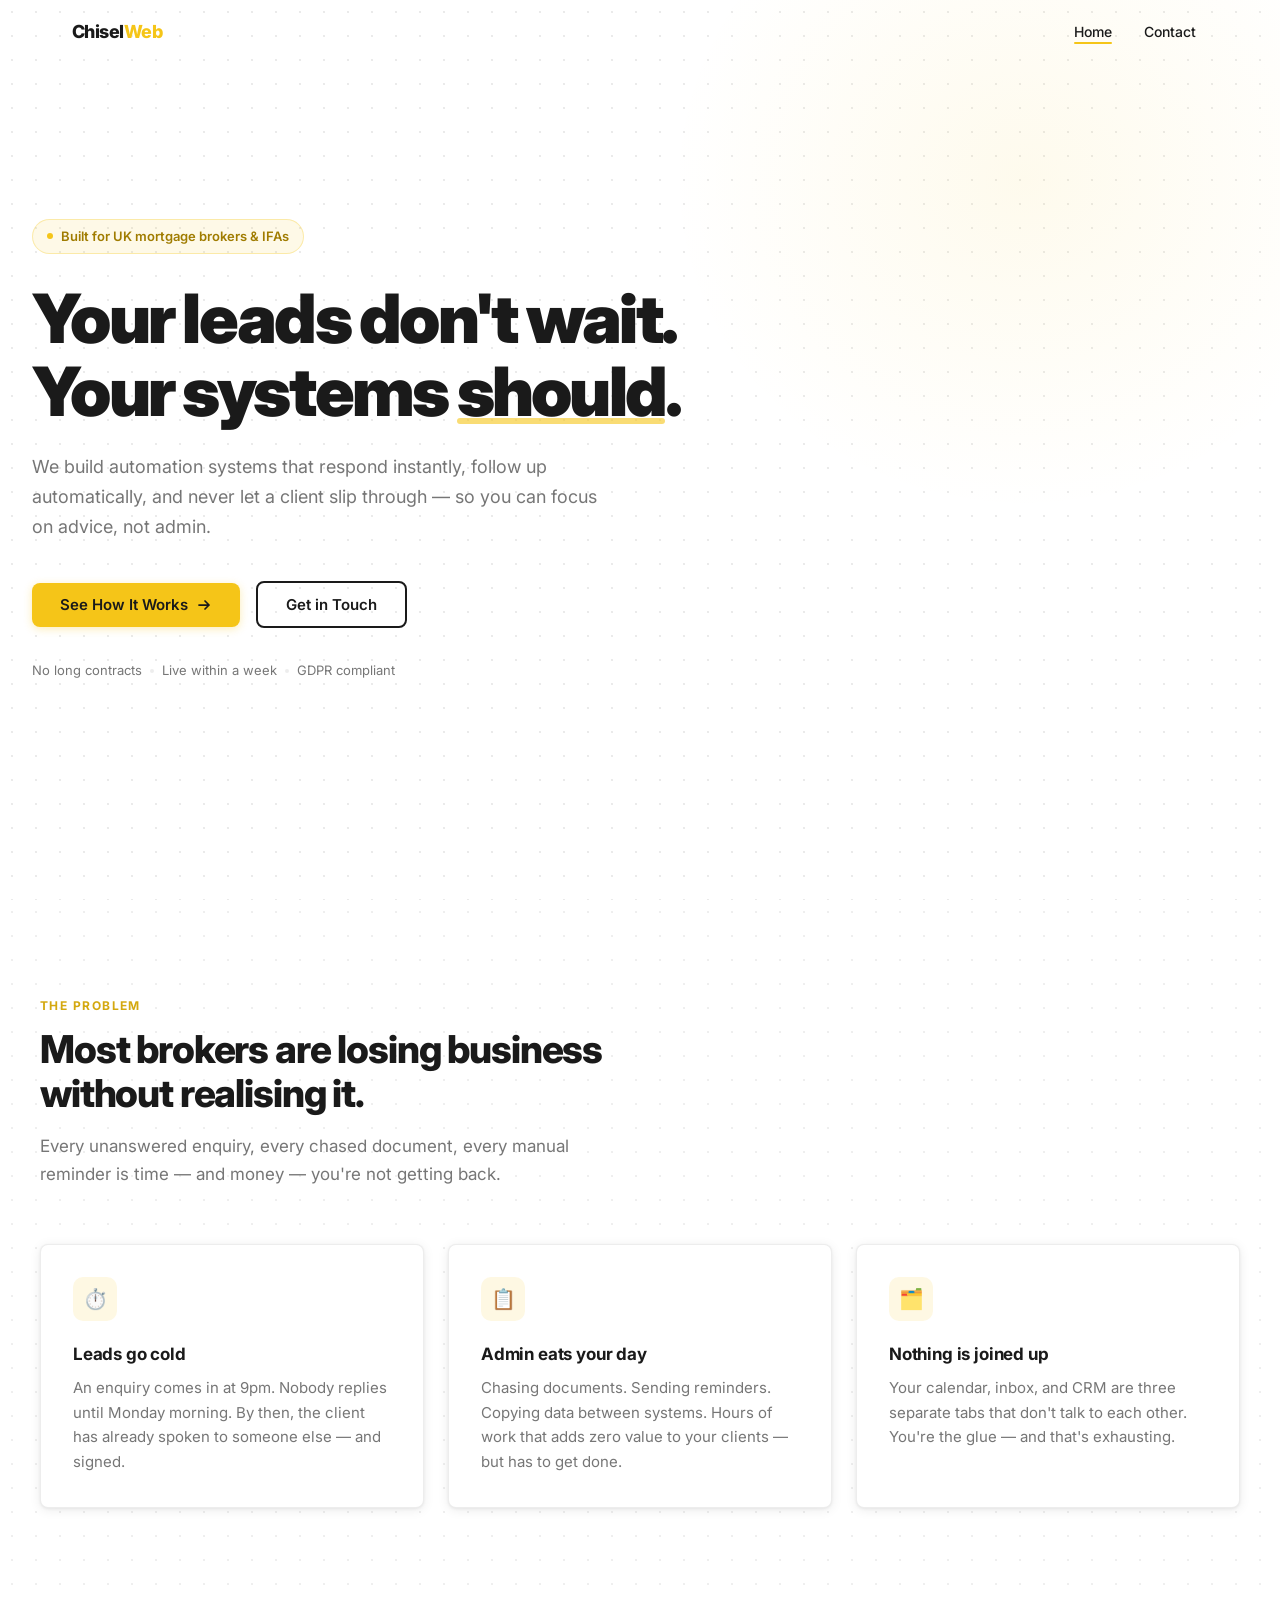
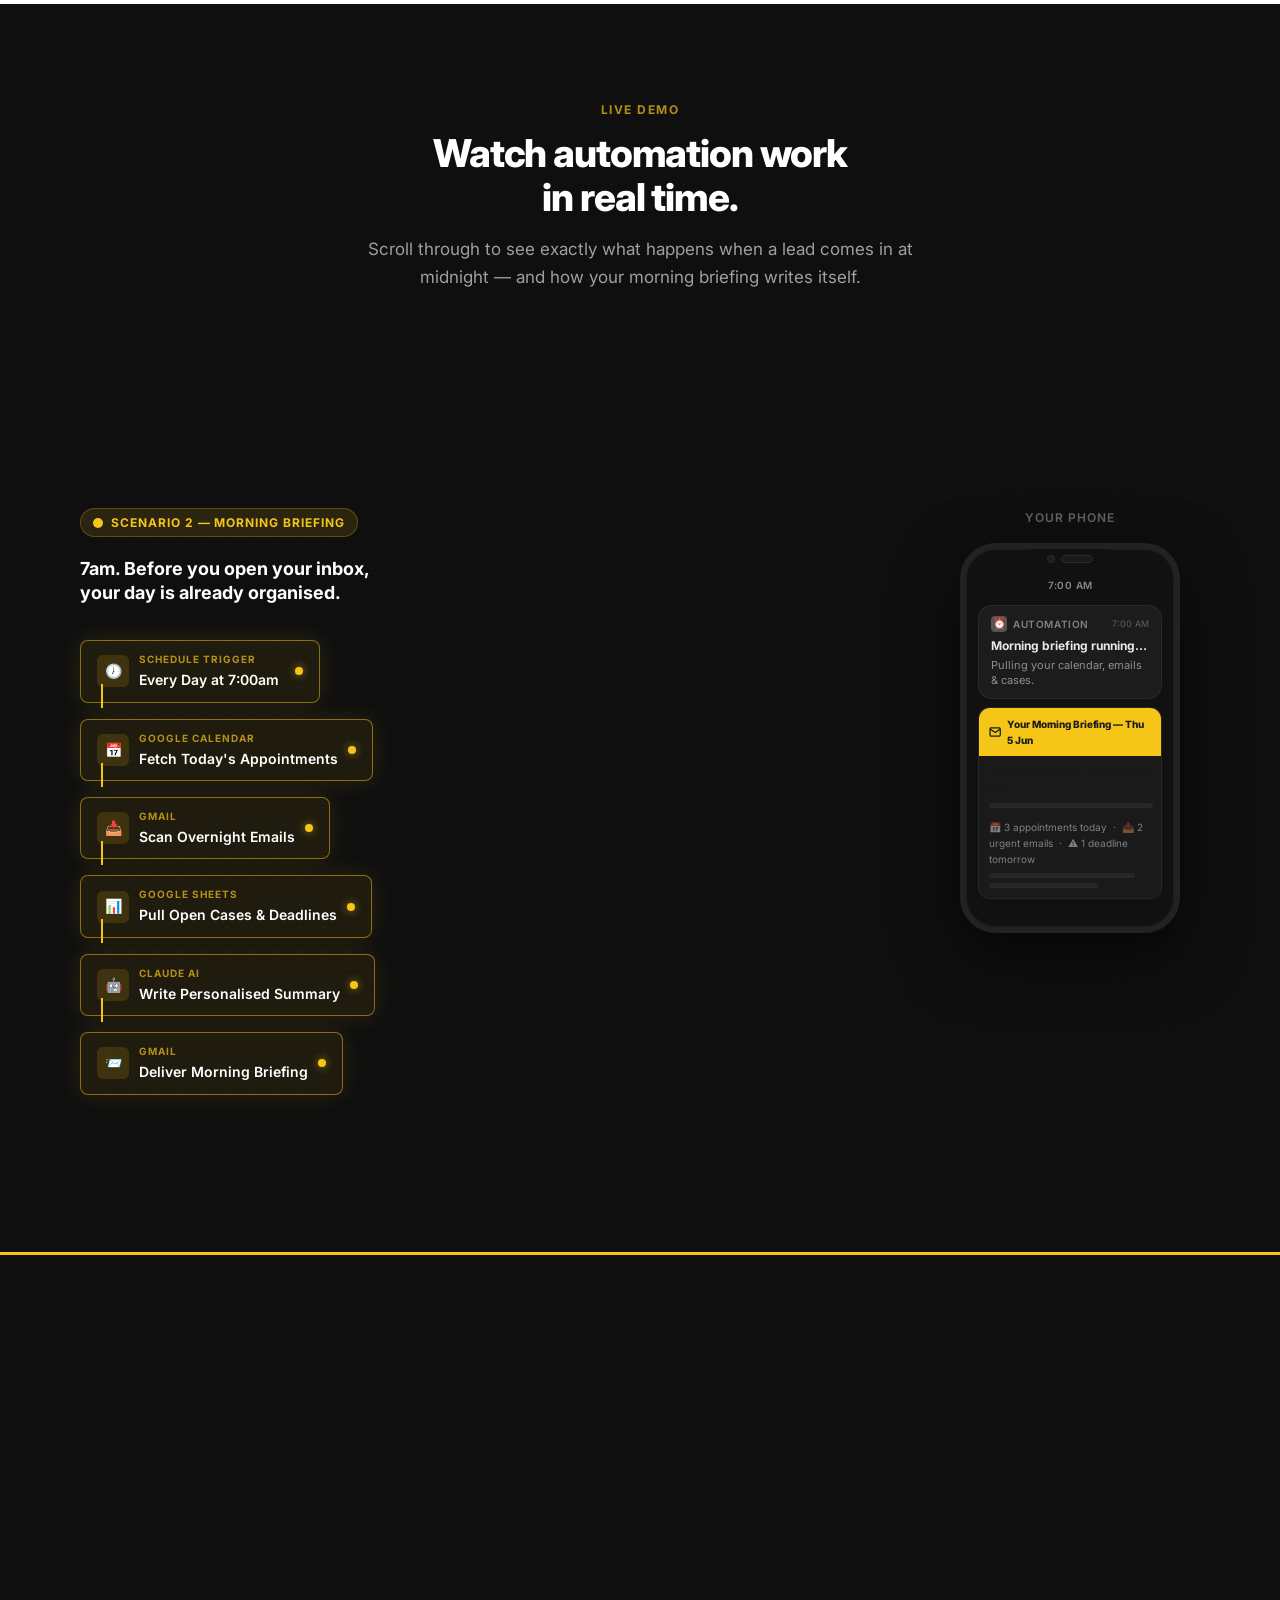
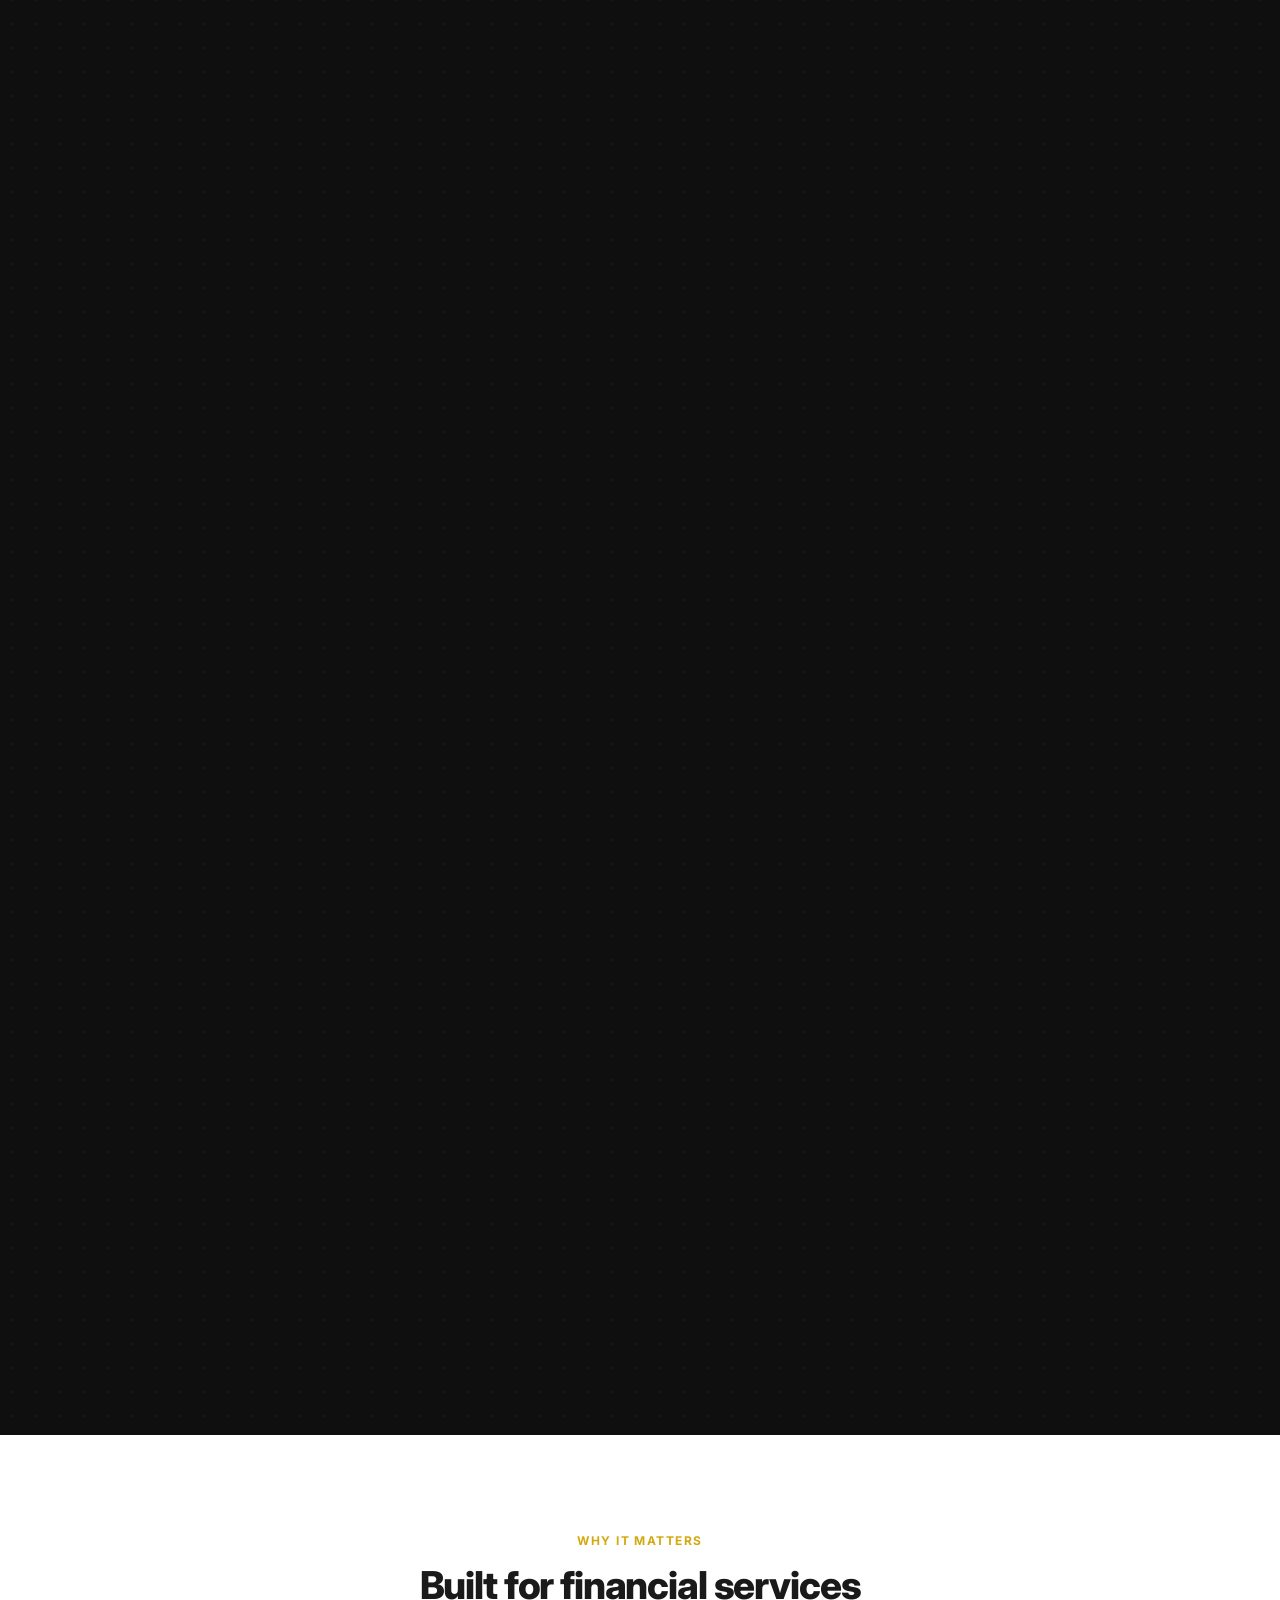
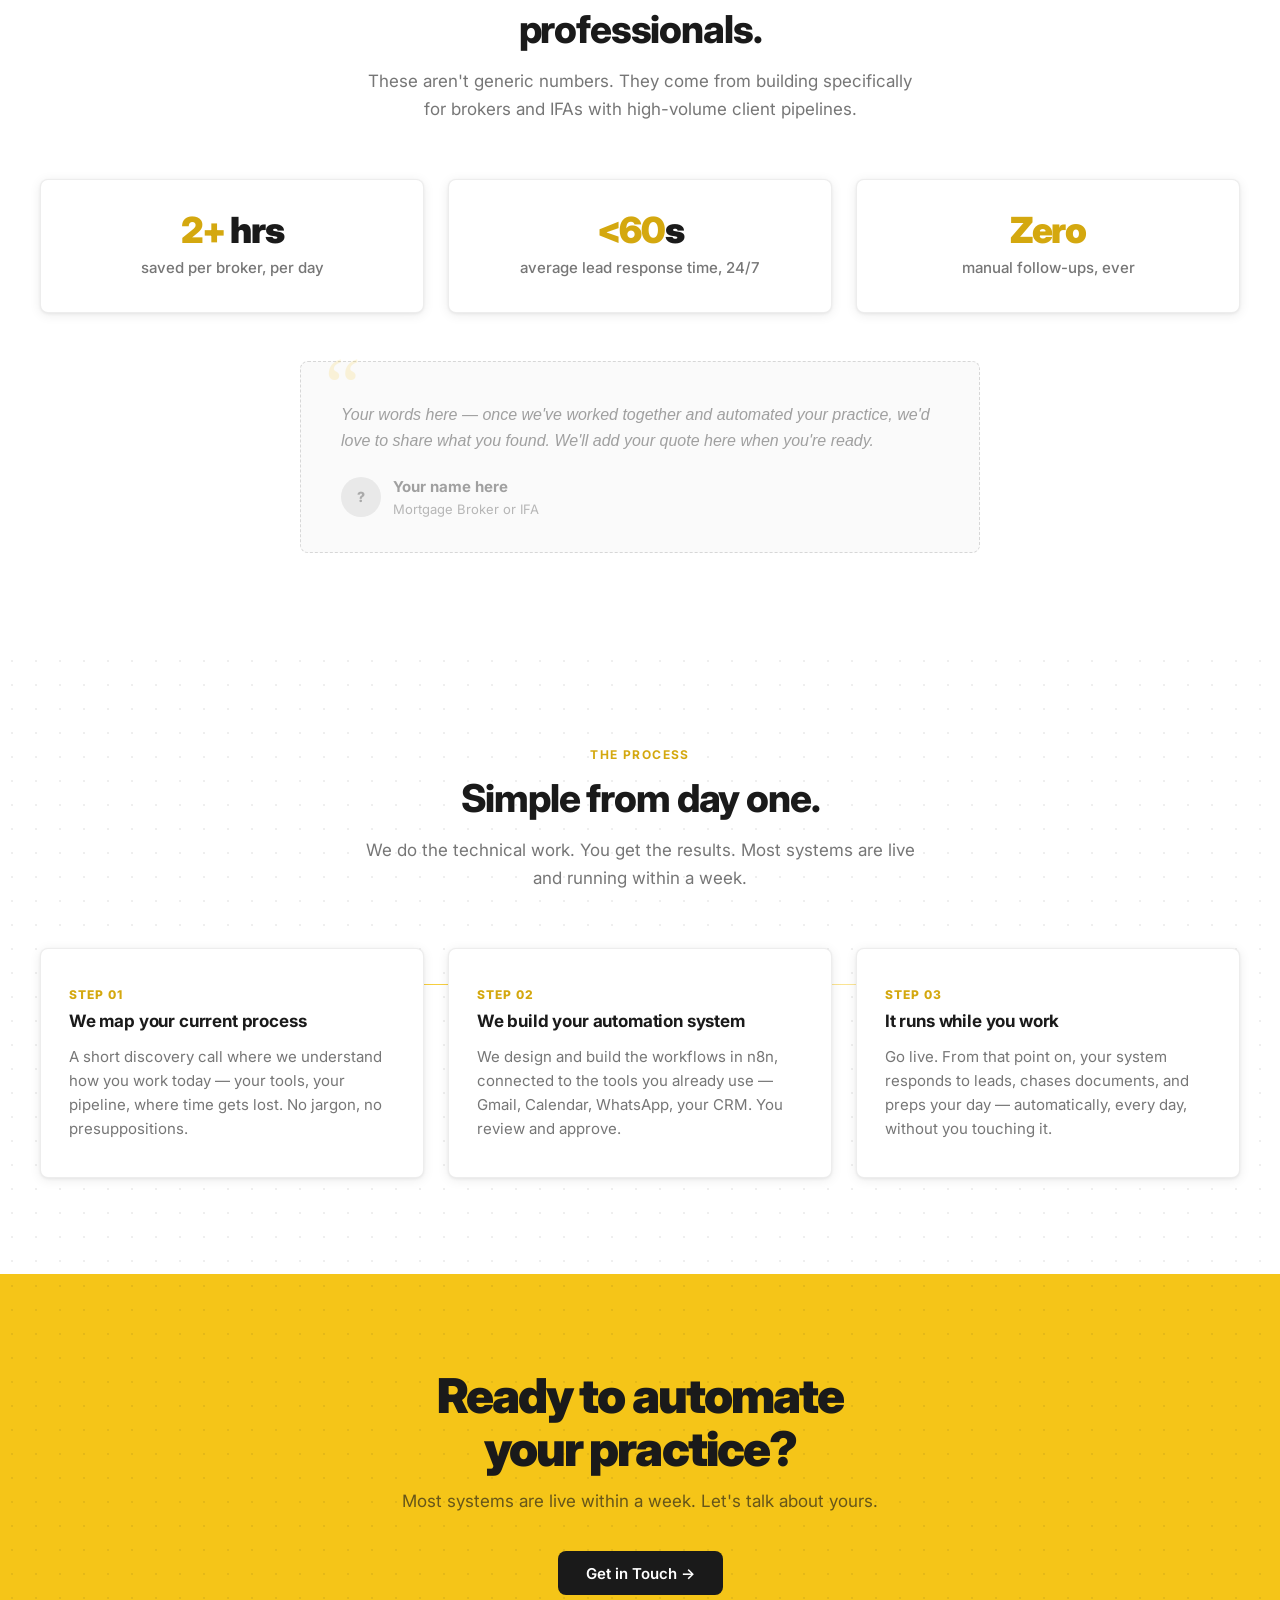
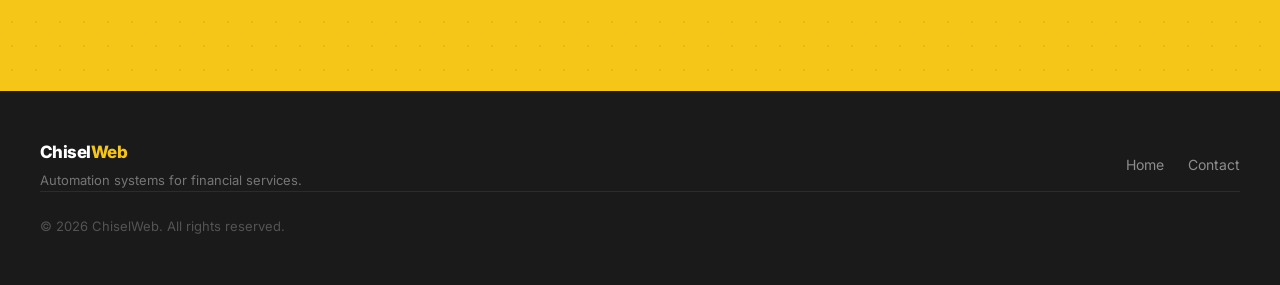
==== commit 4d55fa6b: "Fixed layout and mobile" ====
--- a/index.html
+++ b/index.html
@@ -16,8 +16,22 @@
 <nav class="nav" id="nav">
   <div class="nav-inner">
     <a href="index.html" class="nav-logo">Chisel<span>Web</span></a>
-    <ul class="nav-links">
+    <!-- Desktop links -->
+    <ul class="nav-links" id="navLinks">
       <li><a href="index.html" class="active">Home</a></li>
+      <li><a href="contact.html">Contact</a></li>
+    </ul>
+    <!-- Hamburger -->
+    <button class="nav-hamburger" id="navHamburger" aria-label="Open menu" aria-expanded="false">
+      <span class="ham-bar"></span>
+      <span class="ham-bar"></span>
+      <span class="ham-bar"></span>
+    </button>
+  </div>
+  <!-- Mobile dropdown -->
+  <div class="nav-mobile-menu" id="navMobileMenu" aria-hidden="true">
+    <ul>
+      <li><a href="index.html">Home</a></li>
       <li><a href="contact.html">Contact</a></li>
     </ul>
   </div>
@@ -46,7 +60,7 @@
       </a>
       <a href="contact.html" class="btn btn-outline">Get in Touch</a>
     </div>
-    <div style="margin-top:32px;" class="hero-trust">
+    <div class="hero-trust">
       <span>No long contracts</span>
       <span class="hero-trust-dot"></span>
       <span>Live within a week</span>
@@ -96,309 +110,309 @@
     </div>
   </div>
 
-  <!-- Sticky scroll zone -->
+  <!-- ── Sticky scroll zone ──
+       ARCHITECTURE:
+         demoStickyOuter  → JS reads bounding rect for progress
+           demoScrollDriver → gets height set by JS (the tall scroll track)
+             demostickyscene  → position:sticky, pins at top:0 within the driver
+  -->
   <div class="demo-sticky-outer" id="demoStickyOuter">
-    <div class="demo-scroll-driver" id="demoScrollDriver"></div>
-    <div class="demo-sticky-scene" id="demostickyscene">
-      <div class="demo-progress" id="demoProgress" style="width:0%"></div>
-
-      <!-- ── Scenario 1: Lead Follow-Up ── -->
-      <div class="demo-scenario active" id="scenario1" style="width:100%;padding:0 40px;max-width:1200px;margin:0 auto;gap:48px;align-items:flex-start;">
-        <div class="workflow-panel">
-          <div class="workflow-scenario-label">
-            <svg width="10" height="10" viewBox="0 0 10 10"><circle cx="5" cy="5" r="5" fill="#F5C518"/></svg>
-            Scenario 1 — Lead Follow-Up
-          </div>
-          <h3 class="workflow-title">A lead enquires at 11pm.<br>Here's what happens automatically.</h3>
-          <div class="workflow-nodes" id="s1nodes">
-
-            <div class="workflow-node" data-node="0">
-              <div class="node-box">
-                <div class="node-icon">🔗</div>
-                <div class="node-info">
-                  <div class="node-type">Webhook</div>
-                  <div class="node-label">Lead Enquires via Form</div>
-                </div>
-                <div class="node-status"></div>
-              </div>
+    <div class="demo-scroll-driver" id="demoScrollDriver">
+      <div class="demo-sticky-scene" id="demostickyscene">
+        <div class="demo-progress" id="demoProgress" style="width:0%"></div>
+
+        <!-- ── Scenario 1: Lead Follow-Up ── -->
+        <div class="demo-scenario active" id="scenario1">
+          <div class="workflow-panel">
+            <div class="workflow-scenario-label">
+              <svg width="10" height="10" viewBox="0 0 10 10"><circle cx="5" cy="5" r="5" fill="#F5C518"/></svg>
+              Scenario 1 — Lead Follow-Up
             </div>
-
-            <div class="workflow-node" data-node="1">
-              <div class="node-box">
-                <div class="node-icon">⚖️</div>
-                <div class="node-info">
-                  <div class="node-type">IF Node</div>
-                  <div class="node-label">New or Existing Client?</div>
-                </div>
-                <span class="node-branch">→ NEW</span>
-                <div class="node-status"></div>
-              </div>
-            </div>
-
-            <div class="workflow-node" data-node="2">
-              <div class="node-box">
-                <div class="node-icon">✉️</div>
-                <div class="node-info">
-                  <div class="node-type">Gmail</div>
-                  <div class="node-label">Send Welcome Email</div>
-                </div>
-                <div class="node-status"></div>
-              </div>
-            </div>
-
-            <div class="workflow-node" data-node="3">
-              <div class="node-box">
-                <div class="node-icon">💬</div>
-                <div class="node-info">
-                  <div class="node-type">WhatsApp / SMS</div>
-                  <div class="node-label">Instant Text Acknowledgement</div>
-                </div>
-                <div class="node-status"></div>
-              </div>
-            </div>
-
-            <div class="workflow-node" data-node="4">
-              <div class="node-box">
-                <div class="node-icon">⏳</div>
-                <div class="node-info">
-                  <div class="node-type">Wait</div>
-                  <div class="node-label">Pause 24 Hours</div>
-                </div>
-                <div class="node-status"></div>
-              </div>
-            </div>
-
-            <div class="workflow-node" data-node="5">
-              <div class="node-box">
-                <div class="node-icon">⚖️</div>
-                <div class="node-info">
-                  <div class="node-type">IF Node</div>
-                  <div class="node-label">Did They Reply?</div>
-                </div>
-                <span class="node-branch">→ NO</span>
-                <div class="node-status"></div>
-              </div>
-            </div>
-
-            <div class="workflow-node" data-node="6">
-              <div class="node-box">
-                <div class="node-icon">📧</div>
-                <div class="node-info">
-                  <div class="node-type">Gmail</div>
-                  <div class="node-label">Send Chase Email</div>
-                </div>
-                <div class="node-status"></div>
-              </div>
-            </div>
-
-            <div class="workflow-node" data-node="7">
-              <div class="node-box">
-                <div class="node-icon">🔔</div>
-                <div class="node-info">
-                  <div class="node-type">Slack</div>
-                  <div class="node-label">Alert Your Team</div>
-                </div>
-                <div class="node-status"></div>
-              </div>
-            </div>
-
-            <div class="workflow-node" data-node="8">
-              <div class="node-box">
-                <div class="node-icon">✅</div>
-                <div class="node-info">
-                  <div class="node-type">CRM Update</div>
-                  <div class="node-label">Mark as Qualified Lead</div>
-                </div>
-                <div class="node-status"></div>
-              </div>
-            </div>
-
-          </div>
-        </div>
-
-        <!-- Phone mockup S1 -->
-        <div class="phone-panel">
-          <div style="font-size:0.75rem;font-weight:600;color:rgba(255,255,255,0.35);text-transform:uppercase;letter-spacing:0.08em;margin-bottom:16px;text-align:center;">Client's phone</div>
-          <div class="phone-mockup">
-            <div class="phone-notch">
-              <div class="phone-notch-cam"></div>
-              <div class="phone-notch-pill"></div>
-            </div>
-            <div class="phone-screen" id="s1phone">
-              <div class="phone-time">11:08 PM</div>
-
-              <!-- Notif 0: form submitted -->
-              <div class="phone-notification" id="s1n0">
-                <div class="phone-notif-header">
-                  <div class="phone-notif-app-icon" style="background:#4CAF50;">🌐</div>
-                  <div class="phone-notif-app-name">Safari</div>
-                  <div class="phone-notif-time">now</div>
-                </div>
-                <div class="phone-notif-title">Form submitted</div>
-                <div class="phone-notif-body">Your mortgage enquiry has been received.</div>
-              </div>
-
-              <!-- Notif 2: email arrives -->
-              <div class="phone-notification" id="s1n2">
-                <div class="phone-notif-header">
-                  <div class="phone-notif-app-icon" style="background:#EA4335;">✉</div>
-                  <div class="phone-notif-app-name">Gmail</div>
-                  <div class="phone-notif-time">11:08 PM</div>
-                </div>
-                <div class="phone-notif-title">Thanks for getting in touch</div>
-                <div class="phone-notif-body">Hi James — we've got your enquiry and will be in touch shortly...</div>
-              </div>
-
-              <!-- Notif 3: WhatsApp -->
-              <div class="phone-notification" id="s1n3">
-                <div class="phone-notif-header">
-                  <div class="phone-notif-app-icon" style="background:#25D366;">💬</div>
-                  <div class="phone-notif-app-name">WhatsApp</div>
-                  <div class="phone-notif-time">11:08 PM</div>
-                </div>
-                <div class="phone-notif-title">ChiselWeb Brokers</div>
-                <div class="phone-notif-body">Hi James 👋 Got your enquiry — we'll be in touch first thing tomorrow.</div>
-              </div>
-
-              <!-- Notif 6: chase -->
-              <div class="phone-notification" id="s1n6">
-                <div class="phone-notif-header">
-                  <div class="phone-notif-app-icon" style="background:#EA4335;">✉</div>
-                  <div class="phone-notif-app-name">Gmail</div>
-                  <div class="phone-notif-time">Tomorrow</div>
-                </div>
-                <div class="phone-notif-title">Still thinking it over?</div>
-                <div class="phone-notif-body">No pressure — just wanted to make sure you didn't miss our last message.</div>
+            <h3 class="workflow-title">A lead enquires at 11pm.<br>Here's what happens automatically.</h3>
+            <div class="workflow-nodes" id="s1nodes">
+
+              <div class="workflow-node" data-node="0">
+                <div class="node-box">
+                  <div class="node-icon">🔗</div>
+                  <div class="node-info">
+                    <div class="node-type">Webhook</div>
+                    <div class="node-label">Lead Enquires via Form</div>
+                  </div>
+                  <div class="node-status"></div>
+                </div>
+              </div>
+
+              <div class="workflow-node" data-node="1">
+                <div class="node-box">
+                  <div class="node-icon">⚖️</div>
+                  <div class="node-info">
+                    <div class="node-type">IF Node</div>
+                    <div class="node-label">New or Existing Client?</div>
+                  </div>
+                  <span class="node-branch">→ NEW</span>
+                  <div class="node-status"></div>
+                </div>
+              </div>
+
+              <div class="workflow-node" data-node="2">
+                <div class="node-box">
+                  <div class="node-icon">✉️</div>
+                  <div class="node-info">
+                    <div class="node-type">Gmail</div>
+                    <div class="node-label">Send Welcome Email</div>
+                  </div>
+                  <div class="node-status"></div>
+                </div>
+              </div>
+
+              <div class="workflow-node" data-node="3">
+                <div class="node-box">
+                  <div class="node-icon">💬</div>
+                  <div class="node-info">
+                    <div class="node-type">WhatsApp / SMS</div>
+                    <div class="node-label">Instant Text Acknowledgement</div>
+                  </div>
+                  <div class="node-status"></div>
+                </div>
+              </div>
+
+              <div class="workflow-node" data-node="4">
+                <div class="node-box">
+                  <div class="node-icon">⏳</div>
+                  <div class="node-info">
+                    <div class="node-type">Wait</div>
+                    <div class="node-label">Pause 24 Hours</div>
+                  </div>
+                  <div class="node-status"></div>
+                </div>
+              </div>
+
+              <div class="workflow-node" data-node="5">
+                <div class="node-box">
+                  <div class="node-icon">⚖️</div>
+                  <div class="node-info">
+                    <div class="node-type">IF Node</div>
+                    <div class="node-label">Did They Reply?</div>
+                  </div>
+                  <span class="node-branch">→ NO</span>
+                  <div class="node-status"></div>
+                </div>
+              </div>
+
+              <div class="workflow-node" data-node="6">
+                <div class="node-box">
+                  <div class="node-icon">📧</div>
+                  <div class="node-info">
+                    <div class="node-type">Gmail</div>
+                    <div class="node-label">Send Chase Email</div>
+                  </div>
+                  <div class="node-status"></div>
+                </div>
+              </div>
+
+              <div class="workflow-node" data-node="7">
+                <div class="node-box">
+                  <div class="node-icon">🔔</div>
+                  <div class="node-info">
+                    <div class="node-type">Slack</div>
+                    <div class="node-label">Alert Your Team</div>
+                  </div>
+                  <div class="node-status"></div>
+                </div>
+              </div>
+
+              <div class="workflow-node" data-node="8">
+                <div class="node-box">
+                  <div class="node-icon">✅</div>
+                  <div class="node-info">
+                    <div class="node-type">CRM Update</div>
+                    <div class="node-label">Mark as Qualified Lead</div>
+                  </div>
+                  <div class="node-status"></div>
+                </div>
               </div>
 
             </div>
           </div>
-        </div>
-      </div>
-
-      <!-- ── Scenario 2: Morning Briefing ── -->
-      <div class="demo-scenario" id="scenario2" style="width:100%;padding:0 40px;max-width:1200px;margin:0 auto;gap:48px;align-items:flex-start;">
-        <div class="workflow-panel">
-          <div class="workflow-scenario-label">
-            <svg width="10" height="10" viewBox="0 0 10 10"><circle cx="5" cy="5" r="5" fill="#F5C518"/></svg>
-            Scenario 2 — Morning Briefing
-          </div>
-          <h3 class="workflow-title">7am. Before you open your inbox,<br>your day is already organised.</h3>
-          <div class="workflow-nodes" id="s2nodes">
-
-            <div class="workflow-node" data-node="0">
-              <div class="node-box">
-                <div class="node-icon">🕖</div>
-                <div class="node-info">
-                  <div class="node-type">Schedule Trigger</div>
-                  <div class="node-label">Every Day at 7:00am</div>
-                </div>
-                <div class="node-status"></div>
-              </div>
-            </div>
-
-            <div class="workflow-node" data-node="1">
-              <div class="node-box">
-                <div class="node-icon">📅</div>
-                <div class="node-info">
-                  <div class="node-type">Google Calendar</div>
-                  <div class="node-label">Fetch Today's Appointments</div>
-                </div>
-                <div class="node-status"></div>
-              </div>
-            </div>
-
-            <div class="workflow-node" data-node="2">
-              <div class="node-box">
-                <div class="node-icon">📥</div>
-                <div class="node-info">
-                  <div class="node-type">Gmail</div>
-                  <div class="node-label">Scan Overnight Emails</div>
-                </div>
-                <div class="node-status"></div>
-              </div>
-            </div>
-
-            <div class="workflow-node" data-node="3">
-              <div class="node-box">
-                <div class="node-icon">📊</div>
-                <div class="node-info">
-                  <div class="node-type">Google Sheets</div>
-                  <div class="node-label">Pull Open Cases &amp; Deadlines</div>
-                </div>
-                <div class="node-status"></div>
-              </div>
-            </div>
-
-            <div class="workflow-node" data-node="4">
-              <div class="node-box">
-                <div class="node-icon">🤖</div>
-                <div class="node-info">
-                  <div class="node-type">Claude AI</div>
-                  <div class="node-label">Write Personalised Summary</div>
-                </div>
-                <div class="node-status"></div>
-              </div>
-            </div>
-
-            <div class="workflow-node" data-node="5">
-              <div class="node-box">
-                <div class="node-icon">📨</div>
-                <div class="node-info">
-                  <div class="node-type">Gmail</div>
-                  <div class="node-label">Deliver Morning Briefing</div>
-                </div>
-                <div class="node-status"></div>
-              </div>
-            </div>
-
-          </div>
-        </div>
-
-        <!-- Phone mockup S2 -->
-        <div class="phone-panel">
-          <div style="font-size:0.75rem;font-weight:600;color:rgba(255,255,255,0.35);text-transform:uppercase;letter-spacing:0.08em;margin-bottom:16px;text-align:center;">Your phone</div>
-          <div class="phone-mockup">
-            <div class="phone-notch">
-              <div class="phone-notch-cam"></div>
-              <div class="phone-notch-pill"></div>
-            </div>
-            <div class="phone-screen" id="s2phone">
-              <div class="phone-time">7:00 AM</div>
-
-              <!-- Notif: trigger fires -->
-              <div class="phone-notification" id="s2n0">
-                <div class="phone-notif-header">
-                  <div class="phone-notif-app-icon" style="background:#555;">⏰</div>
-                  <div class="phone-notif-app-name">Automation</div>
-                  <div class="phone-notif-time">7:00 AM</div>
-                </div>
-                <div class="phone-notif-title">Morning briefing running…</div>
-                <div class="phone-notif-body">Pulling your calendar, emails & cases.</div>
-              </div>
-
-              <!-- Email preview arrives -->
-              <div class="phone-email-preview" id="s2email">
-                <div class="phone-email-header">
-                  <svg width="14" height="14" viewBox="0 0 24 24" fill="none" stroke="#1a1a1a" stroke-width="2.5"><path d="M4 4h16c1.1 0 2 .9 2 2v12c0 1.1-.9 2-2 2H4c-1.1 0-2-.9-2-2V6c0-1.1.9-2 2-2z"/><polyline points="22,6 12,13 2,6"/></svg>
-                  <span class="phone-email-from">Your Morning Briefing — Thu 5 Jun</span>
-                </div>
-                <div class="phone-email-subject">☀️ Good morning. Here's your day.</div>
-                <div class="phone-email-line w90"></div>
-                <div style="padding:6px 10px;font-size:0.625rem;color:rgba(255,255,255,0.45);">📅 3 appointments today &nbsp;·&nbsp; 📥 2 urgent emails &nbsp;·&nbsp; ⚠️ 1 deadline tomorrow</div>
-                <div class="phone-email-line w80"></div>
-                <div class="phone-email-line w60" style="margin-bottom:10px;"></div>
-              </div>
-
+
+          <!-- Phone mockup S1 -->
+          <div class="phone-panel">
+            <div style="font-size:0.75rem;font-weight:600;color:rgba(255,255,255,0.35);text-transform:uppercase;letter-spacing:0.08em;margin-bottom:16px;text-align:center;">Client's phone</div>
+            <div class="phone-mockup">
+              <div class="phone-notch">
+                <div class="phone-notch-cam"></div>
+                <div class="phone-notch-pill"></div>
+              </div>
+              <div class="phone-screen" id="s1phone">
+                <div class="phone-time">11:08 PM</div>
+
+                <div class="phone-notification" id="s1n0">
+                  <div class="phone-notif-header">
+                    <div class="phone-notif-app-icon" style="background:#4CAF50;">🌐</div>
+                    <div class="phone-notif-app-name">Safari</div>
+                    <div class="phone-notif-time">now</div>
+                  </div>
+                  <div class="phone-notif-title">Form submitted</div>
+                  <div class="phone-notif-body">Your mortgage enquiry has been received.</div>
+                </div>
+
+                <div class="phone-notification" id="s1n2">
+                  <div class="phone-notif-header">
+                    <div class="phone-notif-app-icon" style="background:#EA4335;">✉</div>
+                    <div class="phone-notif-app-name">Gmail</div>
+                    <div class="phone-notif-time">11:08 PM</div>
+                  </div>
+                  <div class="phone-notif-title">Thanks for getting in touch</div>
+                  <div class="phone-notif-body">Hi James — we've got your enquiry and will be in touch shortly...</div>
+                </div>
+
+                <div class="phone-notification" id="s1n3">
+                  <div class="phone-notif-header">
+                    <div class="phone-notif-app-icon" style="background:#25D366;">💬</div>
+                    <div class="phone-notif-app-name">WhatsApp</div>
+                    <div class="phone-notif-time">11:08 PM</div>
+                  </div>
+                  <div class="phone-notif-title">ChiselWeb Brokers</div>
+                  <div class="phone-notif-body">Hi James 👋 Got your enquiry — we'll be in touch first thing tomorrow.</div>
+                </div>
+
+                <div class="phone-notification" id="s1n6">
+                  <div class="phone-notif-header">
+                    <div class="phone-notif-app-icon" style="background:#EA4335;">✉</div>
+                    <div class="phone-notif-app-name">Gmail</div>
+                    <div class="phone-notif-time">Tomorrow</div>
+                  </div>
+                  <div class="phone-notif-title">Still thinking it over?</div>
+                  <div class="phone-notif-body">No pressure — just wanted to make sure you didn't miss our last message.</div>
+                </div>
+
+              </div>
             </div>
           </div>
-        </div>
-      </div>
-
-    </div><!-- /demo-sticky-scene -->
+        </div><!-- /scenario1 -->
+
+        <!-- ── Scenario 2: Morning Briefing ── -->
+        <div class="demo-scenario" id="scenario2">
+          <div class="workflow-panel">
+            <div class="workflow-scenario-label">
+              <svg width="10" height="10" viewBox="0 0 10 10"><circle cx="5" cy="5" r="5" fill="#F5C518"/></svg>
+              Scenario 2 — Morning Briefing
+            </div>
+            <h3 class="workflow-title">7am. Before you open your inbox,<br>your day is already organised.</h3>
+            <div class="workflow-nodes" id="s2nodes">
+
+              <div class="workflow-node" data-node="0">
+                <div class="node-box">
+                  <div class="node-icon">🕖</div>
+                  <div class="node-info">
+                    <div class="node-type">Schedule Trigger</div>
+                    <div class="node-label">Every Day at 7:00am</div>
+                  </div>
+                  <div class="node-status"></div>
+                </div>
+              </div>
+
+              <div class="workflow-node" data-node="1">
+                <div class="node-box">
+                  <div class="node-icon">📅</div>
+                  <div class="node-info">
+                    <div class="node-type">Google Calendar</div>
+                    <div class="node-label">Fetch Today's Appointments</div>
+                  </div>
+                  <div class="node-status"></div>
+                </div>
+              </div>
+
+              <div class="workflow-node" data-node="2">
+                <div class="node-box">
+                  <div class="node-icon">📥</div>
+                  <div class="node-info">
+                    <div class="node-type">Gmail</div>
+                    <div class="node-label">Scan Overnight Emails</div>
+                  </div>
+                  <div class="node-status"></div>
+                </div>
+              </div>
+
+              <div class="workflow-node" data-node="3">
+                <div class="node-box">
+                  <div class="node-icon">📊</div>
+                  <div class="node-info">
+                    <div class="node-type">Google Sheets</div>
+                    <div class="node-label">Pull Open Cases &amp; Deadlines</div>
+                  </div>
+                  <div class="node-status"></div>
+                </div>
+              </div>
+
+              <div class="workflow-node" data-node="4">
+                <div class="node-box">
+                  <div class="node-icon">🤖</div>
+                  <div class="node-info">
+                    <div class="node-type">Claude AI</div>
+                    <div class="node-label">Write Personalised Summary</div>
+                  </div>
+                  <div class="node-status"></div>
+                </div>
+              </div>
+
+              <div class="workflow-node" data-node="5">
+                <div class="node-box">
+                  <div class="node-icon">📨</div>
+                  <div class="node-info">
+                    <div class="node-type">Gmail</div>
+                    <div class="node-label">Deliver Morning Briefing</div>
+                  </div>
+                  <div class="node-status"></div>
+                </div>
+              </div>
+
+            </div>
+          </div>
+
+          <!-- Phone mockup S2 -->
+          <div class="phone-panel">
+            <div style="font-size:0.75rem;font-weight:600;color:rgba(255,255,255,0.35);text-transform:uppercase;letter-spacing:0.08em;margin-bottom:16px;text-align:center;">Your phone</div>
+            <div class="phone-mockup">
+              <div class="phone-notch">
+                <div class="phone-notch-cam"></div>
+                <div class="phone-notch-pill"></div>
+              </div>
+              <div class="phone-screen" id="s2phone">
+                <div class="phone-time">7:00 AM</div>
+
+                <div class="phone-notification" id="s2n0">
+                  <div class="phone-notif-header">
+                    <div class="phone-notif-app-icon" style="background:#555;">⏰</div>
+                    <div class="phone-notif-app-name">Automation</div>
+                    <div class="phone-notif-time">7:00 AM</div>
+                  </div>
+                  <div class="phone-notif-title">Morning briefing running…</div>
+                  <div class="phone-notif-body">Pulling your calendar, emails &amp; cases.</div>
+                </div>
+
+                <div class="phone-email-preview" id="s2email">
+                  <div class="phone-email-header">
+                    <svg width="14" height="14" viewBox="0 0 24 24" fill="none" stroke="#1a1a1a" stroke-width="2.5"><path d="M4 4h16c1.1 0 2 .9 2 2v12c0 1.1-.9 2-2 2H4c-1.1 0-2-.9-2-2V6c0-1.1.9-2 2-2z"/><polyline points="22,6 12,13 2,6"/></svg>
+                    <span class="phone-email-from">Your Morning Briefing — Thu 5 Jun</span>
+                  </div>
+                  <div class="phone-email-subject">☀️ Good morning. Here's your day.</div>
+                  <div class="phone-email-line w90"></div>
+                  <div style="padding:6px 10px;font-size:0.625rem;color:rgba(255,255,255,0.45);">📅 3 appointments today &nbsp;·&nbsp; 📥 2 urgent emails &nbsp;·&nbsp; ⚠️ 1 deadline tomorrow</div>
+                  <div class="phone-email-line w80"></div>
+                  <div class="phone-email-line w60" style="margin-bottom:10px;"></div>
+                </div>
+
+              </div>
+            </div>
+          </div>
+        </div><!-- /scenario2 -->
+
+      </div><!-- /demo-sticky-scene -->
+    </div><!-- /demo-scroll-driver -->
   </div><!-- /demo-sticky-outer -->
 
-  <div style="height:80px;"></div>
+  <div style="height:80px;position:relative;z-index:1;"></div>
 </section>
 
 <!-- ── Social Proof ────────────────────────────────────────────── -->
@@ -424,13 +438,14 @@
       </div>
     </div>
 
-    <div class="testimonial-block fade-up">
-      <p class="testimonial-text">"Before ChiselWeb, I was spending the first two hours of every day just catching up on admin — chasing clients, updating my pipeline, writing the same emails again. Now I sit down and it's all done. I don't know how I managed without it."</p>
+    <!-- Placeholder testimonial — real quote to be added after working together -->
+    <div class="testimonial-block testimonial-placeholder fade-up">
+      <p class="testimonial-placeholder-text">Your words here — once we've worked together and automated your practice, we'd love to share what you found. We'll add your quote here when you're ready.</p>
       <div class="testimonial-author">
-        <div class="testimonial-avatar">SR</div>
+        <div class="testimonial-avatar">?</div>
         <div>
-          <div class="testimonial-name">Sarah R.</div>
-          <div class="testimonial-role">Independent Mortgage Broker, Manchester</div>
+          <div class="testimonial-name">Your name here</div>
+          <div class="testimonial-role">Mortgage Broker or IFA</div>
         </div>
       </div>
     </div>
--- a/styles.css
+++ b/styles.css
@@ -27,6 +27,7 @@
   background: var(--white);
   line-height: 1.6;
   -webkit-font-smoothing: antialiased;
+  overflow-x: hidden;
 }
 
 /* ─── Dot Grid Utility ─────────────────────────────────────────── */
@@ -57,11 +58,20 @@
   -webkit-backdrop-filter: blur(16px);
   box-shadow: 0 1px 0 rgba(0,0,0,0.08);
 }
+/* Mobile menu open: always show frosted bg */
+.nav.nav-open {
+  background: rgba(255,255,255,0.96);
+  backdrop-filter: blur(16px);
+  -webkit-backdrop-filter: blur(16px);
+  box-shadow: 0 1px 0 rgba(0,0,0,0.08);
+  height: auto;
+}
+
 .nav-inner {
   max-width: 1200px;
   margin: 0 auto;
   padding: 0 32px;
-  height: 100%;
+  height: var(--nav-h);
   display: flex;
   align-items: center;
   justify-content: space-between;
@@ -72,6 +82,7 @@
   letter-spacing: -0.03em;
   color: var(--charcoal);
   text-decoration: none;
+  z-index: 2;
 }
 .nav-logo span { color: var(--yellow); }
 .nav-links { display: flex; align-items: center; gap: 8px; list-style: none; }
@@ -97,13 +108,77 @@
 }
 .nav-links a.active::after,
 .nav-links a:hover::after { transform: scaleX(1); }
-.nav-links a.active { color: var(--charcoal); }
+.nav-links a.active,
 .nav-links a:hover { color: var(--charcoal); }
+
+/* Hamburger button */
+.nav-hamburger {
+  display: none;
+  flex-direction: column;
+  justify-content: center;
+  align-items: center;
+  gap: 5px;
+  width: 44px; height: 44px;
+  background: none;
+  border: none;
+  cursor: pointer;
+  padding: 0;
+  z-index: 2;
+  border-radius: var(--radius);
+  transition: background 0.2s;
+}
+.nav-hamburger:hover { background: var(--charcoal-20); }
+.ham-bar {
+  display: block;
+  width: 22px; height: 2px;
+  background: var(--charcoal);
+  border-radius: 2px;
+  transition: transform 0.3s ease, opacity 0.3s ease, width 0.3s ease;
+  transform-origin: center;
+}
+/* X state */
+.nav-open .ham-bar:nth-child(1) { transform: translateY(7px) rotate(45deg); }
+.nav-open .ham-bar:nth-child(2) { opacity: 0; transform: scaleX(0); }
+.nav-open .ham-bar:nth-child(3) { transform: translateY(-7px) rotate(-45deg); }
+
+/* Mobile dropdown menu */
+.nav-mobile-menu {
+  max-height: 0;
+  overflow: hidden;
+  transition: max-height 0.35s ease, opacity 0.3s ease;
+  opacity: 0;
+  border-top: 1px solid transparent;
+}
+.nav-open .nav-mobile-menu {
+  max-height: 240px;
+  opacity: 1;
+  border-top-color: var(--charcoal-20);
+}
+.nav-mobile-menu ul {
+  list-style: none;
+  padding: 12px 32px 20px;
+  display: flex;
+  flex-direction: column;
+  gap: 4px;
+}
+.nav-mobile-menu ul a {
+  display: block;
+  padding: 12px 0;
+  font-size: 1.0625rem;
+  font-weight: 600;
+  color: var(--charcoal);
+  text-decoration: none;
+  border-bottom: 1px solid var(--charcoal-20);
+  transition: color 0.2s;
+}
+.nav-mobile-menu ul a:hover { color: var(--yellow-dark); }
+.nav-mobile-menu ul li:last-child a { border-bottom: none; }
 
 /* ─── Buttons ──────────────────────────────────────────────────── */
 .btn {
   display: inline-flex;
   align-items: center;
+  justify-content: center;
   gap: 8px;
   padding: 14px 28px;
   border-radius: var(--radius);
@@ -115,6 +190,7 @@
   border: none;
   transition: transform 0.15s, box-shadow 0.15s, background 0.15s;
   line-height: 1;
+  min-height: 44px;
 }
 .btn:hover { transform: translateY(-1px); }
 .btn:active { transform: translateY(0); }
@@ -220,7 +296,8 @@
   align-items: center;
   position: relative;
   overflow: hidden;
-  padding: 120px 32px 80px;
+  /* Symmetric padding: nav-h on both sides so flexbox centres content true-vertically */
+  padding: var(--nav-h) 32px;
   background: var(--white);
 }
 .hero-bg {
@@ -268,7 +345,7 @@
   50% { opacity: 0.5; transform: scale(0.8); }
 }
 .hero-headline {
-  font-size: clamp(2.5rem, 5.5vw, 4.25rem);
+  font-size: clamp(2.25rem, 5.5vw, 4.25rem);
   font-weight: 900;
   letter-spacing: -0.04em;
   line-height: 1.08;
@@ -297,13 +374,20 @@
   max-width: 580px;
   margin-bottom: 40px;
 }
-.hero-actions { display: flex; align-items: center; gap: 16px; flex-wrap: wrap; }
+.hero-actions {
+  display: flex;
+  align-items: center;
+  gap: 16px;
+  flex-wrap: wrap;
+}
 .hero-trust {
   display: flex;
   align-items: center;
   gap: 8px;
   font-size: 0.8125rem;
   color: var(--charcoal-60);
+  flex-wrap: wrap;
+  margin-top: 32px;
 }
 .hero-trust-dot { width: 4px; height: 4px; background: var(--charcoal-20); border-radius: 50%; }
 
@@ -314,13 +398,12 @@
   gap: 24px;
   margin-top: 56px;
 }
-@media (max-width: 900px) { .problem-grid { grid-template-columns: 1fr; } }
 
 /* ─── DEMO SECTION ─────────────────────────────────────────────── */
 .demo-section {
   background: var(--dark);
   position: relative;
-  overflow: hidden;
+  /* NOTE: overflow must NOT be hidden — it breaks position:sticky on children */
 }
 .demo-section-bg {
   position: absolute;
@@ -328,6 +411,8 @@
   background-image: radial-gradient(circle, rgba(255,255,255,0.04) 1px, transparent 1px);
   background-size: 24px 24px;
   pointer-events: none;
+  /* z-index lower than sticky scene */
+  z-index: 0;
 }
 .demo-header {
   padding: 96px 32px 64px;
@@ -336,8 +421,16 @@
 }
 .demo-header .container { text-align: center; }
 
-/* Sticky scroll container */
+/* ── Sticky scroll architecture ──
+   outer   = bounding-rect reference for JS progress calculation
+   driver  = the tall element (height set by JS) — sticky container
+   scene   = position:sticky child that pins inside the driver
+*/
 .demo-sticky-outer {
+  position: relative;
+}
+.demo-scroll-driver {
+  /* height set by JS — provides scroll travel */
   position: relative;
 }
 .demo-sticky-scene {
@@ -349,15 +442,24 @@
   overflow: hidden;
   z-index: 2;
 }
-.demo-scroll-driver {
-  /* height set by JS based on number of steps */
-}
-
-.demo-canvas {
+
+/* Progress bar */
+.demo-progress {
+  position: absolute;
+  left: 0; bottom: 0;
+  height: 3px;
+  background: var(--yellow);
+  transition: width 0.1s linear;
+  z-index: 10;
+}
+
+/* Scenario toggle */
+.demo-scenario { display: none; }
+.demo-scenario.active {
+  display: flex;
   width: 100%;
-  display: flex;
+  gap: 48px;
   align-items: flex-start;
-  gap: 48px;
   padding: 0 40px;
   max-width: 1200px;
   margin: 0 auto;
@@ -398,14 +500,12 @@
   gap: 0;
   position: relative;
 }
-
 .workflow-node {
   display: flex;
   align-items: center;
   gap: 12px;
   position: relative;
 }
-
 .workflow-node:not(:last-child)::after {
   content: '';
   position: absolute;
@@ -417,9 +517,7 @@
   transition: background 0.4s;
   z-index: 0;
 }
-.workflow-node.lit:not(:last-child)::after {
-  background: var(--yellow);
-}
+.workflow-node.lit:not(:last-child)::after { background: var(--yellow); }
 
 .node-box {
   display: flex;
@@ -472,7 +570,7 @@
   flex-shrink: 0;
 }
 
-/* Lit state */
+/* Lit node state */
 .workflow-node.lit .node-box {
   border-color: rgba(245,197,24,0.5);
   background: rgba(245,197,24,0.07);
@@ -649,20 +747,6 @@
 .phone-email-line.w60 { width: 60%; }
 .phone-email-line.w90 { width: 90%; }
 
-/* Progress bar for demo */
-.demo-progress {
-  position: absolute;
-  left: 0; bottom: 0;
-  height: 3px;
-  background: var(--yellow);
-  transition: width 0.1s linear;
-  z-index: 10;
-}
-
-/* Scenario transition */
-.demo-scenario { display: none; }
-.demo-scenario.active { display: flex; width: 100%; gap: 48px; align-items: flex-start; }
-
 /* ─── Social Proof ─────────────────────────────────────────────── */
 .stats-grid {
   display: grid;
@@ -670,8 +754,6 @@
   gap: 24px;
   margin: 56px 0 48px;
 }
-@media (max-width: 760px) { .stats-grid { grid-template-columns: 1fr; } }
-
 .stat-card {
   background: var(--white);
   border: 1px solid var(--charcoal-20);
@@ -695,6 +777,7 @@
   font-weight: 500;
 }
 
+/* Testimonial — shared card style */
 .testimonial-block {
   background: #fffdf0;
   border: 1.5px solid rgba(245,197,24,0.25);
@@ -735,9 +818,33 @@
   font-weight: 800;
   font-size: 0.875rem;
   color: var(--charcoal);
+  flex-shrink: 0;
 }
 .testimonial-name { font-weight: 700; font-size: 0.9375rem; }
 .testimonial-role { font-size: 0.8125rem; color: var(--charcoal-60); }
+
+/* Placeholder variant */
+.testimonial-placeholder {
+  background: #fafafa;
+  border-style: dashed;
+  border-color: rgba(26,26,26,0.15);
+  box-shadow: none;
+}
+.testimonial-placeholder::before { opacity: 0.15; }
+.testimonial-placeholder-text {
+  font-size: 1rem;
+  line-height: 1.65;
+  color: rgba(26,26,26,0.4);
+  margin-bottom: 20px;
+  padding-top: 8px;
+  font-style: italic;
+}
+.testimonial-placeholder .testimonial-avatar {
+  background: rgba(26,26,26,0.07);
+  color: rgba(26,26,26,0.3);
+}
+.testimonial-placeholder .testimonial-name { color: rgba(26,26,26,0.4); }
+.testimonial-placeholder .testimonial-role { color: rgba(26,26,26,0.3); }
 
 /* ─── How it Works ─────────────────────────────────────────────── */
 .steps-grid {
@@ -755,10 +862,6 @@
   background: linear-gradient(to right, var(--yellow), rgba(245,197,24,0.3));
   z-index: 0;
 }
-@media (max-width: 760px) {
-  .steps-grid { grid-template-columns: 1fr; }
-  .steps-grid::before { display: none; }
-}
 .step-card {
   background: var(--white);
   border: 1px solid var(--charcoal-20);
@@ -848,6 +951,9 @@
   color: rgba(255,255,255,0.5);
   text-decoration: none;
   transition: color 0.2s;
+  min-height: 44px;
+  display: inline-flex;
+  align-items: center;
 }
 .footer-links a:hover { color: var(--white); }
 .footer-copy {
@@ -872,8 +978,11 @@
   margin: 0 auto;
   padding: 0 32px 96px;
 }
-@media (max-width: 900px) {
-  .contact-grid { grid-template-columns: 1fr; gap: 48px; }
+
+.form-row {
+  display: grid;
+  grid-template-columns: 1fr 1fr;
+  gap: 20px;
 }
 
 .form-group { margin-bottom: 20px; }
@@ -896,6 +1005,7 @@
   transition: border-color 0.2s, box-shadow 0.2s;
   outline: none;
   -webkit-appearance: none;
+  min-height: 44px;
 }
 .form-input:focus, .form-textarea:focus {
   border-color: var(--yellow);
@@ -934,9 +1044,10 @@
   font-size: 0.9375rem;
   color: var(--charcoal);
   text-decoration: none;
-  padding: 8px 0;
+  padding: 10px 0;
   border-bottom: 1px solid var(--charcoal-20);
   transition: color 0.2s;
+  min-height: 44px;
 }
 .sidebar-contact-item:last-child { border-bottom: none; }
 .sidebar-contact-item:hover { color: var(--yellow-dark); }
@@ -966,10 +1077,114 @@
 }
 .fade-up.visible { opacity: 1; transform: translateY(0); }
 
+/* ═══════════════════════════════════════════════════════════════
+   RESPONSIVE — Tablet 768px
+═══════════════════════════════════════════════════════════════ */
+@media (max-width: 1024px) {
+  .demo-scenario.active { gap: 32px; padding: 0 24px; }
+  .node-box { min-width: 200px; }
+}
+
+@media (max-width: 900px) {
+  .problem-grid { grid-template-columns: 1fr; }
+  .contact-grid { grid-template-columns: 1fr; gap: 48px; }
+
+  .steps-grid::before { display: none; }
+  .steps-grid { grid-template-columns: 1fr; }
+}
+
+@media (max-width: 768px) {
+  /* Show hamburger, hide desktop links */
+  .nav-links { display: none; }
+  .nav-hamburger { display: flex; }
+  .nav-inner { padding: 0 20px; }
+  .nav-mobile-menu ul { padding: 12px 20px 20px; }
+
+  .stats-grid { grid-template-columns: 1fr; }
+
+  /* Demo: hide phone on tablet+ still allow it to show on slightly wider tablet */
+  .phone-panel { display: none; }
+  .demo-scenario.active {
+    padding: 0 24px;
+    gap: 0;
+  }
+  .workflow-panel { width: 100%; }
+  .node-box { min-width: 0; width: 100%; }
+}
+
+/* ═══════════════════════════════════════════════════════════════
+   RESPONSIVE — Mobile 640px
+═══════════════════════════════════════════════════════════════ */
 @media (max-width: 640px) {
-  .section { padding: 72px 20px; }
-  .hero { padding: 120px 20px 64px; }
-  .demo-canvas { flex-direction: column; padding: 0 20px; }
-  .phone-panel { display: none; }
-  .demo-header { padding: 72px 20px 48px; }
-}
+  .section { padding: 64px 20px; }
+  .section-sm { padding: 48px 20px; }
+  .container, .container-sm { padding: 0; }
+
+  /* Hero */
+  .hero { padding: var(--nav-h) 20px; }
+  .hero-headline { font-size: clamp(2rem, 8vw, 2.75rem); }
+  .hero-sub { font-size: 1rem; }
+  .hero-actions {
+    flex-direction: column;
+    align-items: stretch;
+    gap: 12px;
+    width: 100%;
+  }
+  .hero-actions .btn {
+    width: 100%;
+    justify-content: center;
+    padding: 16px 24px;
+  }
+  .hero-trust { gap: 6px; font-size: 0.75rem; }
+
+  /* Nav inner on very small screens */
+  .nav-inner { padding: 0 16px; }
+  .nav-mobile-menu ul { padding: 12px 16px 20px; }
+
+  /* Demo */
+  .demo-header { padding: 64px 20px 48px; }
+  .demo-scenario.active { padding: 0 16px; }
+  .workflow-title { font-size: 1rem; }
+  .workflow-title br { display: none; }
+  .node-box { padding: 8px 12px; }
+  .node-box .node-label { font-size: 0.8125rem; }
+
+  /* Problem cards */
+  .card { padding: 24px 20px; }
+
+  /* Stats */
+  .stat-card { padding: 24px 20px; }
+
+  /* Testimonial */
+  .testimonial-block { padding: 28px 24px; margin: 0 0; }
+
+  /* CTA */
+  .cta-section { padding: 72px 20px; }
+  .cta-title br { display: none; }
+
+  /* Contact */
+  .contact-hero { padding: 110px 20px 60px; }
+  .contact-grid { padding: 0 20px 72px; gap: 40px; }
+  .form-row { grid-template-columns: 1fr; gap: 0; }
+
+  /* Footer */
+  .footer { padding: 40px 20px; }
+  .footer-inner {
+    flex-direction: column;
+    align-items: flex-start;
+    gap: 16px;
+  }
+  .footer-copy { text-align: left; }
+
+  /* Steps */
+  .step-card { padding: 28px 20px; }
+}
+
+/* ═══════════════════════════════════════════════════════════════
+   RESPONSIVE — Small mobile 390px
+═══════════════════════════════════════════════════════════════ */
+@media (max-width: 390px) {
+  .hero-headline { font-size: 1.875rem; letter-spacing: -0.03em; }
+  .hero-tag { font-size: 0.75rem; }
+  .section-title { font-size: 1.625rem; }
+}
